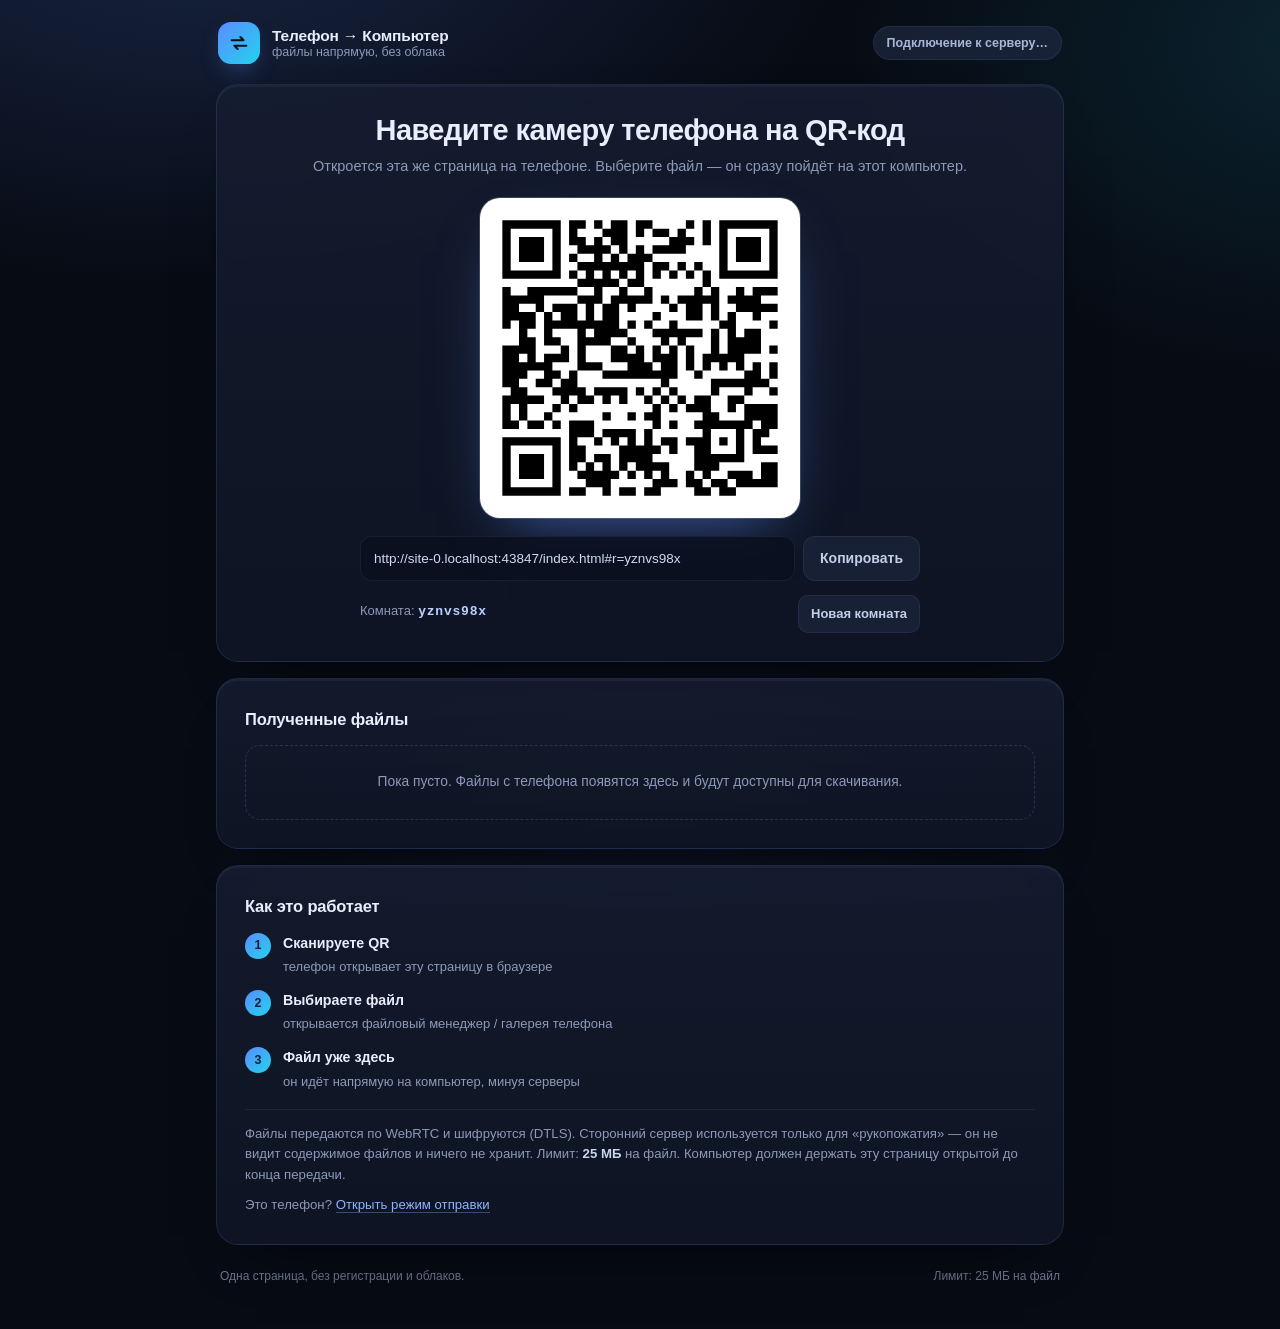
==== index.html @ cd693f97 "Add files via upload" ====
<!doctype html>
<html lang="ru">
<head>
<meta charset="utf-8">
<meta name="viewport" content="width=device-width, initial-scale=1, viewport-fit=cover">
<title>Файлы: телефон → компьютер</title>
<meta name="description" content="Передача файлов с телефона на компьютер напрямую по WebRTC. Открыл QR-код, выбрал файл — файл на компьютере.">
<meta name="theme-color" content="#0a0f1c">
<meta name="color-scheme" content="dark">
<link rel="icon" href="data:image/svg+xml,%3Csvg xmlns='http://www.w3.org/2000/svg' viewBox='0 0 64 64'%3E%3Crect width='64' height='64' rx='16' fill='%235b8cff'/%3E%3Cpath d='M17 26h24l-7-7M47 38H23l7 7' fill='none' stroke='%23081020' stroke-width='5' stroke-linecap='round' stroke-linejoin='round'/%3E%3C/svg%3E">
<style>/* ================================================================
   Телефон → Компьютер · стили
   ================================================================ */

:root {
  --bg: #070b14;
  --bg-2: #0b1120;
  --card: rgba(22, 30, 50, .82);
  --card-2: rgba(15, 21, 36, .9);
  --line: rgba(120, 150, 255, .15);
  --line-soft: rgba(140, 165, 220, .1);
  --text: #e9eefc;
  --muted: #8d99b8;
  --accent: #5b8cff;
  --accent-2: #22d3ee;
  --ok: #3ddc97;
  --warn: #ffb454;
  --err: #ff6b81;
  --radius: 22px;
  --shadow: 0 30px 60px -40px #000, 0 2px 0 rgba(255, 255, 255, .04) inset;
}

* { box-sizing: border-box; }

[hidden] { display: none !important; }

html { -webkit-text-size-adjust: 100%; }

body {
  margin: 0;
  min-height: 100dvh;
  color: var(--text);
  background:
    radial-gradient(1100px 620px at 15% -10%, rgba(91, 140, 255, .20), transparent 60%),
    radial-gradient(900px 600px at 105% 5%, rgba(34, 211, 238, .12), transparent 55%),
    radial-gradient(800px 700px at 50% 115%, rgba(91, 140, 255, .10), transparent 60%),
    var(--bg);
  background-attachment: fixed;
  font: 16px/1.5 -apple-system, BlinkMacSystemFont, "Segoe UI", Roboto, "Helvetica Neue", Arial, "Noto Sans", sans-serif;
  -webkit-font-smoothing: antialiased;
  text-rendering: optimizeLegibility;
  padding: env(safe-area-inset-top) env(safe-area-inset-right) env(safe-area-inset-bottom) env(safe-area-inset-left);
}

.app {
  max-width: 900px;
  margin: 0 auto;
  padding: 18px clamp(12px, 3.4vw, 26px) 44px;
}

/* ------------------------------- topbar ------------------------------- */
.topbar {
  display: flex;
  align-items: center;
  justify-content: space-between;
  gap: 12px;
  padding: 4px 2px 20px;
}

.brand { display: flex; align-items: center; gap: 12px; min-width: 0; }

.logo {
  width: 42px; height: 42px; flex: 0 0 auto;
  border-radius: 13px;
  display: grid; place-items: center;
  color: #05101f;
  background: linear-gradient(135deg, var(--accent), var(--accent-2));
  box-shadow: 0 10px 26px -12px rgba(91, 140, 255, .9);
}

.brand-text { display: flex; flex-direction: column; min-width: 0; line-height: 1.25; }
.brand-text strong { font-size: 15.5px; letter-spacing: -.01em; }
.brand-text span { font-size: 12.5px; color: var(--muted); }

.chip {
  flex: 0 0 auto;
  font-size: 12.5px; font-weight: 600;
  padding: 7px 13px;
  border-radius: 999px;
  border: 1px solid var(--line-soft);
  background: rgba(30, 40, 64, .7);
  color: var(--muted);
  white-space: nowrap;
  transition: color .2s, background .2s, border-color .2s;
  max-width: 46vw;
  overflow: hidden; text-overflow: ellipsis;
}
.chip[data-state="wait"] { color: #a9b6d6; }
.chip[data-state="ok"] { color: #7ff0b8; background: rgba(61, 220, 151, .12); border-color: rgba(61, 220, 151, .35); }
.chip[data-state="err"] { color: #ffa3b0; background: rgba(255, 107, 129, .12); border-color: rgba(255, 107, 129, .35); }

/* -------------------------------- cards ------------------------------- */
.view { display: flex; flex-direction: column; gap: 16px; }
.view[hidden] { display: none; }

.card {
  position: relative;
  background: linear-gradient(180deg, var(--card), var(--card-2));
  border: 1px solid var(--line);
  border-radius: var(--radius);
  padding: clamp(17px, 3.2vw, 28px);
  box-shadow: var(--shadow);
  backdrop-filter: blur(6px);
}

h1 {
  margin: 0 0 8px;
  font-size: clamp(21px, 3.6vw, 29px);
  line-height: 1.22;
  letter-spacing: -.02em;
  font-weight: 750;
}

h2 { margin: 0; font-size: 16.5px; letter-spacing: -.01em; }

.muted { margin: 0 0 6px; color: var(--muted); font-size: 14.5px; }
.small { font-size: 13px; }

.note {
  margin: 16px 0 0;
  padding-top: 14px;
  border-top: 1px solid var(--line-soft);
  color: var(--muted);
  font-size: 13.2px;
  line-height: 1.55;
}
.note + .note { margin-top: 10px; padding-top: 0; border-top: 0; }
.note b { color: #c9d5f2; }
.note a, a { color: #8fb4ff; text-decoration: none; border-bottom: 1px solid rgba(143, 180, 255, .35); }
.note a:hover, a:hover { color: #b9d0ff; }

/* --------------------------------- qr -------------------------------- */
.card-qr { text-align: center; }
.card-qr h1, .card-qr .muted { text-align: center; }

.qr-wrap { display: grid; place-items: center; margin: 20px 0 18px; }

.qr {
  width: min(320px, 74vw);
  padding: 14px;
  background: #fff;
  border-radius: 20px;
  box-shadow: 0 24px 60px -30px rgba(91, 140, 255, .75), 0 0 0 1px rgba(255, 255, 255, .18);
  transition: width .35s cubic-bezier(.2, .8, .2, 1);
}
.qr svg { display: block; width: 100%; height: auto; }
.qr:empty { min-height: 220px; opacity: .5; }

body.is-connected .qr { width: min(176px, 40vw); }
body.is-connected .qr-wrap { margin: 12px 0 14px; }

.banner {
  display: flex; align-items: center; justify-content: center; gap: 9px;
  margin: 0 auto 16px;
  padding: 10px 16px;
  max-width: 460px;
  border-radius: 14px;
  font-size: 14px;
  background: rgba(61, 220, 151, .1);
  border: 1px solid rgba(61, 220, 151, .3);
  color: #9cf3c9;
}
.banner .dot {
  width: 8px; height: 8px; border-radius: 50%;
  background: var(--ok);
  box-shadow: 0 0 0 4px rgba(61, 220, 151, .18);
  animation: pulse 2s ease-in-out infinite;
}
@keyframes pulse { 50% { box-shadow: 0 0 0 8px rgba(61, 220, 151, 0); } }

.linkrow { display: flex; gap: 8px; max-width: 560px; margin: 0 auto; }

.linkrow input {
  flex: 1 1 auto; min-width: 0;
  font: inherit; font-size: 13.5px;
  color: #cfdaf5;
  background: rgba(10, 16, 30, .8);
  border: 1px solid var(--line-soft);
  border-radius: 12px;
  padding: 11px 13px;
  text-overflow: ellipsis;
}
.linkrow input:focus { outline: 2px solid rgba(91, 140, 255, .55); outline-offset: 1px; }

.roomrow {
  display: flex; align-items: center; justify-content: space-between; gap: 10px;
  max-width: 560px;
  margin: 14px auto 0;
}
.mono {
  font-family: ui-monospace, SFMono-Regular, "SF Mono", Menlo, Consolas, monospace;
  letter-spacing: .06em;
}
#room-code { color: #bcd0ff; }

/* ------------------------------- buttons ------------------------------ */
.btn {
  font: inherit; font-size: 14px; font-weight: 600;
  padding: 11px 16px;
  border-radius: 12px;
  border: 1px solid transparent;
  color: #05101f;
  background: linear-gradient(135deg, var(--accent), var(--accent-2));
  cursor: pointer;
  white-space: nowrap;
  transition: transform .12s, filter .18s, background .18s, border-color .18s;
}
.btn:hover { filter: brightness(1.07); }
.btn:active { transform: translateY(1px); }
.btn:disabled { opacity: .45; cursor: default; filter: none; }
.btn.ghost {
  background: rgba(30, 40, 64, .66);
  color: #c3cfea;
  border-color: var(--line-soft);
}
.btn.ghost:hover { background: rgba(42, 56, 88, .8); border-color: rgba(120, 150, 255, .32); }
.btn.small { font-size: 13px; padding: 8px 12px; border-radius: 10px; }

/* ------------------------------ file list ----------------------------- */
.head-row {
  display: flex; align-items: center; justify-content: space-between; gap: 12px;
  margin-bottom: 14px;
}

.files { list-style: none; margin: 0; padding: 0; display: flex; flex-direction: column; gap: 10px; }
.files:empty { display: none; }

.file {
  display: flex; align-items: center; gap: 12px;
  padding: 12px 14px;
  background: rgba(11, 17, 30, .72);
  border: 1px solid var(--line-soft);
  border-radius: 15px;
  animation: rise .28s cubic-bezier(.2, .8, .2, 1);
}
@keyframes rise { from { opacity: 0; transform: translateY(6px); } }

.ficon {
  width: 38px; height: 38px; flex: 0 0 auto;
  display: grid; place-items: center;
  color: #93b6ff;
  border-radius: 11px;
  background: rgba(91, 140, 255, .12);
  border: 1px solid rgba(91, 140, 255, .18);
}
.ficon svg { width: 19px; height: 19px; }

.file-main { flex: 1 1 auto; min-width: 0; }

.fname {
  font-size: 14.2px; font-weight: 600;
  white-space: nowrap; overflow: hidden; text-overflow: ellipsis;
}

.fmeta {
  display: flex; align-items: center; gap: 8px;
  margin-top: 2px;
  font-size: 12.4px; color: var(--muted);
}
.fstate::before { content: "·"; margin-right: 8px; opacity: .6; }

.bar {
  height: 5px; margin-top: 9px;
  border-radius: 99px;
  background: rgba(120, 150, 255, .14);
  overflow: hidden;
}
.bar > i {
  display: block; height: 100%; width: 0;
  border-radius: 99px;
  background: linear-gradient(90deg, var(--accent), var(--accent-2));
  transition: width .18s linear;
}
.file.is-done .bar > i { background: linear-gradient(90deg, #2fbf83, var(--ok)); }
.file.is-error .bar > i { background: linear-gradient(90deg, #ff6b81, #ff9f6b); }
.file.is-error .fstate { color: #ff9fae; }
.file.is-done .fstate { color: #86e8bb; }

.fact { flex: 0 0 auto; display: flex; align-items: center; gap: 6px; }
.fact .btn { padding: 8px 12px; font-size: 12.8px; border-radius: 10px; }

.empty {
  margin: 0;
  padding: 26px 18px;
  text-align: center;
  color: var(--muted);
  font-size: 13.8px;
  border: 1px dashed rgba(120, 150, 255, .22);
  border-radius: 15px;
}

/* -------------------------------- steps ------------------------------- */
.how h2 { margin-bottom: 14px; }
.steps { list-style: none; margin: 0; padding: 0; display: flex; flex-direction: column; gap: 12px; }
.steps li { display: flex; gap: 12px; align-items: flex-start; }
.steps li > span {
  flex: 0 0 auto;
  width: 26px; height: 26px; border-radius: 50%;
  display: grid; place-items: center;
  font-size: 12.5px; font-weight: 700;
  color: #06213a;
  background: linear-gradient(135deg, var(--accent), var(--accent-2));
}
.steps b { display: block; font-size: 14.2px; font-weight: 650; }
.steps small { color: var(--muted); font-size: 13px; }

.warn {
  margin: 16px auto 0;
  max-width: 560px;
  padding: 12px 14px;
  border-radius: 12px;
  font-size: 13px;
  text-align: left;
  color: #ffd9a1;
  background: rgba(255, 180, 84, .1);
  border: 1px solid rgba(255, 180, 84, .32);
}

/* --------------------------------- pick ------------------------------- */
.pick {
  position: relative;
  display: flex; align-items: center; gap: 15px;
  margin: 18px 0 0;
  padding: 20px;
  border-radius: 18px;
  border: 1.5px dashed rgba(120, 150, 255, .38);
  background: linear-gradient(135deg, rgba(91, 140, 255, .10), rgba(34, 211, 238, .05));
  cursor: pointer;
  transition: border-color .2s, background .2s, transform .12s;
  -webkit-tap-highlight-color: transparent;
}
.pick:hover, .pick:focus-within { border-color: rgba(120, 170, 255, .8); background: rgba(91, 140, 255, .14); }
.pick.is-over { border-color: rgba(61, 220, 151, .85); background: rgba(61, 220, 151, .12); }
.pick:active { transform: scale(.995); }
.pick.is-disabled { opacity: .5; pointer-events: none; }

.pick input {
  position: absolute; width: 1px; height: 1px;
  opacity: 0; pointer-events: none;
}

.pick-icon {
  width: 50px; height: 50px; flex: 0 0 auto;
  border-radius: 15px;
  display: grid; place-items: center;
  color: #05101f;
  background: linear-gradient(135deg, var(--accent), var(--accent-2));
  box-shadow: 0 12px 26px -14px rgba(91, 140, 255, .9);
}

.pick-text { display: flex; flex-direction: column; gap: 2px; min-width: 0; }
.pick-text b { font-size: 16px; letter-spacing: -.01em; }
.pick-text small { color: var(--muted); font-size: 12.8px; }

/* ------------------------------ code form ----------------------------- */
.code-form { margin-top: 18px; }
.code-form label { display: block; font-size: 13.2px; color: var(--muted); margin-bottom: 8px; }
.code-row { display: flex; gap: 8px; }
.code-row input {
  flex: 1 1 auto; min-width: 0;
  font: inherit; font-size: 15px;
  padding: 12px 14px;
  color: var(--text);
  background: rgba(10, 16, 30, .8);
  border: 1px solid var(--line-soft);
  border-radius: 12px;
}
.code-row input:focus { outline: 2px solid rgba(91, 140, 255, .55); outline-offset: 1px; }

#retry-btn { margin-top: 16px; }

#tx-list-wrap { margin-top: 22px; }

/* -------------------------------- footer ------------------------------ */
.foot {
  display: flex; flex-wrap: wrap; gap: 6px 14px;
  justify-content: space-between;
  margin-top: 22px;
  padding: 0 4px;
  font-size: 12px;
  color: rgba(141, 153, 184, .75);
}

/* ------------------------------ responsive ---------------------------- */
@media (max-width: 520px) {
  .brand-text span { display: none; }
  .brand-text strong { font-size: 14px; }
  .chip { font-size: 11.5px; padding: 6px 10px; max-width: 44vw; }
  .file { padding: 11px 12px; gap: 10px; }
  .ficon { width: 34px; height: 34px; font-size: 16px; }
  .btn { padding: 10px 14px; }
  .linkrow { flex-direction: column; }
  .linkrow .btn { width: 100%; }
}

@media (prefers-reduced-motion: reduce) {
  * { animation-duration: .001ms !important; transition-duration: .001ms !important; }
}
</style>
</head>
<body>
<div class="app">

  <header class="topbar">
    <div class="brand">
      <div class="logo" aria-hidden="true">
        <svg viewBox="0 0 24 24" width="22" height="22" fill="none" stroke="currentColor" stroke-width="2.2" stroke-linecap="round" stroke-linejoin="round">
          <path d="M4 9h13l-3.5-3.5M20 15H7l3.5 3.5"/>
        </svg>
      </div>
      <div class="brand-text">
        <strong>Телефон → Компьютер</strong>
        <span>файлы напрямую, без облака</span>
      </div>
    </div>
    <div id="status" class="chip" data-state="wait" role="status" aria-live="polite">Запуск…</div>
  </header>

  <!-- ============================ HOST ============================ -->
  <main id="view-host" class="view" hidden>

    <section class="card card-qr">
      <h1>Наведите камеру телефона на QR-код</h1>
      <p class="muted">Откроется эта же страница на телефоне. Выберите файл — он сразу пойдёт на этот компьютер.</p>

      <div class="qr-wrap">
        <div id="qrcode" class="qr" aria-label="QR-код со ссылкой для телефона"></div>
      </div>

      <div id="host-banner" class="banner" hidden>
        <span class="dot"></span>
        <span id="host-banner-text">Телефон подключён — выбирайте файлы.</span>
      </div>

      <div class="linkrow">
        <input id="share-url" type="text" readonly spellcheck="false" aria-label="Ссылка для телефона">
        <button id="copy-btn" class="btn ghost" type="button">Копировать</button>
      </div>

      <div class="roomrow">
        <span class="muted small">Комната: <b id="room-code" class="mono">—</b></span>
        <button id="new-room" class="btn ghost small" type="button">Новая комната</button>
      </div>

      <p id="file-warning" class="warn" hidden>
        Страница открыта как файл на диске. Чтобы телефон смог её открыть, загрузите её на хостинг
        (GitHub Pages и т. п.) и откройте по адресу <b>https://…</b>.
      </p>
    </section>

    <section class="card">
      <div class="head-row">
        <h2>Полученные файлы</h2>
        <button id="save-all" class="btn ghost small" type="button" hidden>Скачать все</button>
      </div>
      <ul id="rx-list" class="files"></ul>
      <p id="rx-empty" class="empty">Пока пусто. Файлы с телефона появятся здесь и будут доступны для скачивания.</p>
    </section>

    <section class="card how">
      <h2>Как это работает</h2>
      <ol class="steps">
        <li><span>1</span><div><b>Сканируете QR</b><small>телефон открывает эту страницу в браузере</small></div></li>
        <li><span>2</span><div><b>Выбираете файл</b><small>открывается файловый менеджер / галерея телефона</small></div></li>
        <li><span>3</span><div><b>Файл уже здесь</b><small>он идёт напрямую на компьютер, минуя серверы</small></div></li>
      </ol>
      <p class="note">
        Файлы передаются по WebRTC и шифруются (DTLS). Сторонний сервер используется только для
        «рукопожатия» — он не видит содержимое файлов и ничего не хранит. Лимит: <b id="limit-host">25 МБ</b> на файл.
        Компьютер должен держать эту страницу открытой до конца передачи.
      </p>
      <p class="note small">Это телефон? <a href="#" id="go-send">Открыть режим отправки</a></p>
    </section>
  </main>

  <!-- ============================ SEND ============================ -->
  <main id="view-send" class="view" hidden>
    <section class="card">
      <h1 id="send-title">Подключение к компьютеру…</h1>
      <p id="send-hint" class="muted">Держите страницу с QR-кодом открытой на компьютере.</p>

      <form id="code-form" class="code-form" hidden>
        <label for="code-input">Код комнаты с компьютера</label>
        <div class="code-row">
          <input id="code-input" class="mono" type="text" inputmode="latin" autocomplete="off"
                 autocapitalize="characters" spellcheck="false" placeholder="например, k7m4pq2x" maxlength="16">
          <button class="btn" type="submit">Подключиться</button>
        </div>
      </form>

      <button id="retry-btn" class="btn" type="button" hidden>Повторить подключение</button>

      <label id="picker" class="pick" for="file-input">
        <input id="file-input" type="file" multiple>
        <span class="pick-icon" aria-hidden="true">
          <svg viewBox="0 0 24 24" width="24" height="24" fill="none" stroke="currentColor" stroke-width="2.2" stroke-linecap="round" stroke-linejoin="round">
            <path d="M12 16V4m0 0L7.5 8.5M12 4l4.5 4.5"/><path d="M4 15v3a2 2 0 0 0 2 2h12a2 2 0 0 0 2-2v-3"/>
          </svg>
        </span>
        <span class="pick-text">
          <b>Выбрать файлы</b>
          <small>откроется файловый менеджер · до <span id="limit-send">25 МБ</span> на файл</small>
        </span>
      </label>

      <div id="tx-list-wrap" hidden>
        <div class="head-row">
          <h2>Передача</h2>
          <button id="cancel-btn" class="btn ghost small" type="button" hidden>Отменить</button>
        </div>
        <ul id="tx-list" class="files"></ul>
      </div>

      <p class="note small">
        Файл не загружается ни на какой сервер: он идёт напрямую с телефона на компьютер.
      </p>
      <p class="note small">Это компьютер? <a href="#" id="go-host">Показать QR-код</a></p>
    </section>
  </main>

  <footer class="foot">
    <span>Одна страница, без регистрации и облаков.</span>
    <span id="foot-limit"></span>
  </footer>
</div>

<template id="tpl-file">
  <li class="file">
    <div class="ficon" aria-hidden="true">📄</div>
    <div class="file-main">
      <div class="fname"></div>
      <div class="fmeta"><span class="fsize"></span><span class="fstate"></span></div>
      <div class="bar"><i></i></div>
    </div>
    <div class="fact"></div>
  </li>
</template>

<script>//---------------------------------------------------------------------
//
// QR Code Generator for JavaScript
//
// Copyright (c) 2009 Kazuhiko Arase
//
// URL: http://www.d-project.com/
//
// Licensed under the MIT license:
//  http://www.opensource.org/licenses/mit-license.php
//
// The word 'QR Code' is registered trademark of
// DENSO WAVE INCORPORATED
//  http://www.denso-wave.com/qrcode/faqpatent-e.html
//
//---------------------------------------------------------------------

var qrcode = function() {

  //---------------------------------------------------------------------
  // qrcode
  //---------------------------------------------------------------------

  /**
   * qrcode
   * @param typeNumber 1 to 40
   * @param errorCorrectionLevel 'L','M','Q','H'
   */
  var qrcode = function(typeNumber, errorCorrectionLevel) {

    var PAD0 = 0xEC;
    var PAD1 = 0x11;

    var _typeNumber = typeNumber;
    var _errorCorrectionLevel = QRErrorCorrectionLevel[errorCorrectionLevel];
    var _modules = null;
    var _moduleCount = 0;
    var _dataCache = null;
    var _dataList = [];

    var _this = {};

    var makeImpl = function(test, maskPattern) {

      _moduleCount = _typeNumber * 4 + 17;
      _modules = function(moduleCount) {
        var modules = new Array(moduleCount);
        for (var row = 0; row < moduleCount; row += 1) {
          modules[row] = new Array(moduleCount);
          for (var col = 0; col < moduleCount; col += 1) {
            modules[row][col] = null;
          }
        }
        return modules;
      }(_moduleCount);

      setupPositionProbePattern(0, 0);
      setupPositionProbePattern(_moduleCount - 7, 0);
      setupPositionProbePattern(0, _moduleCount - 7);
      setupPositionAdjustPattern();
      setupTimingPattern();
      setupTypeInfo(test, maskPattern);

      if (_typeNumber >= 7) {
        setupTypeNumber(test);
      }

      if (_dataCache == null) {
        _dataCache = createData(_typeNumber, _errorCorrectionLevel, _dataList);
      }

      mapData(_dataCache, maskPattern);
    };

    var setupPositionProbePattern = function(row, col) {

      for (var r = -1; r <= 7; r += 1) {

        if (row + r <= -1 || _moduleCount <= row + r) continue;

        for (var c = -1; c <= 7; c += 1) {

          if (col + c <= -1 || _moduleCount <= col + c) continue;

          if ( (0 <= r && r <= 6 && (c == 0 || c == 6) )
              || (0 <= c && c <= 6 && (r == 0 || r == 6) )
              || (2 <= r && r <= 4 && 2 <= c && c <= 4) ) {
            _modules[row + r][col + c] = true;
          } else {
            _modules[row + r][col + c] = false;
          }
        }
      }
    };

    var getBestMaskPattern = function() {

      var minLostPoint = 0;
      var pattern = 0;

      for (var i = 0; i < 8; i += 1) {

        makeImpl(true, i);

        var lostPoint = QRUtil.getLostPoint(_this);

        if (i == 0 || minLostPoint > lostPoint) {
          minLostPoint = lostPoint;
          pattern = i;
        }
      }

      return pattern;
    };

    var setupTimingPattern = function() {

      for (var r = 8; r < _moduleCount - 8; r += 1) {
        if (_modules[r][6] != null) {
          continue;
        }
        _modules[r][6] = (r % 2 == 0);
      }

      for (var c = 8; c < _moduleCount - 8; c += 1) {
        if (_modules[6][c] != null) {
          continue;
        }
        _modules[6][c] = (c % 2 == 0);
      }
    };

    var setupPositionAdjustPattern = function() {

      var pos = QRUtil.getPatternPosition(_typeNumber);

      for (var i = 0; i < pos.length; i += 1) {

        for (var j = 0; j < pos.length; j += 1) {

          var row = pos[i];
          var col = pos[j];

          if (_modules[row][col] != null) {
            continue;
          }

          for (var r = -2; r <= 2; r += 1) {

            for (var c = -2; c <= 2; c += 1) {

              if (r == -2 || r == 2 || c == -2 || c == 2
                  || (r == 0 && c == 0) ) {
                _modules[row + r][col + c] = true;
              } else {
                _modules[row + r][col + c] = false;
              }
            }
          }
        }
      }
    };

    var setupTypeNumber = function(test) {

      var bits = QRUtil.getBCHTypeNumber(_typeNumber);

      for (var i = 0; i < 18; i += 1) {
        var mod = (!test && ( (bits >> i) & 1) == 1);
        _modules[Math.floor(i / 3)][i % 3 + _moduleCount - 8 - 3] = mod;
      }

      for (var i = 0; i < 18; i += 1) {
        var mod = (!test && ( (bits >> i) & 1) == 1);
        _modules[i % 3 + _moduleCount - 8 - 3][Math.floor(i / 3)] = mod;
      }
    };

    var setupTypeInfo = function(test, maskPattern) {

      var data = (_errorCorrectionLevel << 3) | maskPattern;
      var bits = QRUtil.getBCHTypeInfo(data);

      // vertical
      for (var i = 0; i < 15; i += 1) {

        var mod = (!test && ( (bits >> i) & 1) == 1);

        if (i < 6) {
          _modules[i][8] = mod;
        } else if (i < 8) {
          _modules[i + 1][8] = mod;
        } else {
          _modules[_moduleCount - 15 + i][8] = mod;
        }
      }

      // horizontal
      for (var i = 0; i < 15; i += 1) {

        var mod = (!test && ( (bits >> i) & 1) == 1);

        if (i < 8) {
          _modules[8][_moduleCount - i - 1] = mod;
        } else if (i < 9) {
          _modules[8][15 - i - 1 + 1] = mod;
        } else {
          _modules[8][15 - i - 1] = mod;
        }
      }

      // fixed module
      _modules[_moduleCount - 8][8] = (!test);
    };

    var mapData = function(data, maskPattern) {

      var inc = -1;
      var row = _moduleCount - 1;
      var bitIndex = 7;
      var byteIndex = 0;
      var maskFunc = QRUtil.getMaskFunction(maskPattern);

      for (var col = _moduleCount - 1; col > 0; col -= 2) {

        if (col == 6) col -= 1;

        while (true) {

          for (var c = 0; c < 2; c += 1) {

            if (_modules[row][col - c] == null) {

              var dark = false;

              if (byteIndex < data.length) {
                dark = ( ( (data[byteIndex] >>> bitIndex) & 1) == 1);
              }

              var mask = maskFunc(row, col - c);

              if (mask) {
                dark = !dark;
              }

              _modules[row][col - c] = dark;
              bitIndex -= 1;

              if (bitIndex == -1) {
                byteIndex += 1;
                bitIndex = 7;
              }
            }
          }

          row += inc;

          if (row < 0 || _moduleCount <= row) {
            row -= inc;
            inc = -inc;
            break;
          }
        }
      }
    };

    var createBytes = function(buffer, rsBlocks) {

      var offset = 0;

      var maxDcCount = 0;
      var maxEcCount = 0;

      var dcdata = new Array(rsBlocks.length);
      var ecdata = new Array(rsBlocks.length);

      for (var r = 0; r < rsBlocks.length; r += 1) {

        var dcCount = rsBlocks[r].dataCount;
        var ecCount = rsBlocks[r].totalCount - dcCount;

        maxDcCount = Math.max(maxDcCount, dcCount);
        maxEcCount = Math.max(maxEcCount, ecCount);

        dcdata[r] = new Array(dcCount);

        for (var i = 0; i < dcdata[r].length; i += 1) {
          dcdata[r][i] = 0xff & buffer.getBuffer()[i + offset];
        }
        offset += dcCount;

        var rsPoly = QRUtil.getErrorCorrectPolynomial(ecCount);
        var rawPoly = qrPolynomial(dcdata[r], rsPoly.getLength() - 1);

        var modPoly = rawPoly.mod(rsPoly);
        ecdata[r] = new Array(rsPoly.getLength() - 1);
        for (var i = 0; i < ecdata[r].length; i += 1) {
          var modIndex = i + modPoly.getLength() - ecdata[r].length;
          ecdata[r][i] = (modIndex >= 0)? modPoly.getAt(modIndex) : 0;
        }
      }

      var totalCodeCount = 0;
      for (var i = 0; i < rsBlocks.length; i += 1) {
        totalCodeCount += rsBlocks[i].totalCount;
      }

      var data = new Array(totalCodeCount);
      var index = 0;

      for (var i = 0; i < maxDcCount; i += 1) {
        for (var r = 0; r < rsBlocks.length; r += 1) {
          if (i < dcdata[r].length) {
            data[index] = dcdata[r][i];
            index += 1;
          }
        }
      }

      for (var i = 0; i < maxEcCount; i += 1) {
        for (var r = 0; r < rsBlocks.length; r += 1) {
          if (i < ecdata[r].length) {
            data[index] = ecdata[r][i];
            index += 1;
          }
        }
      }

      return data;
    };

    var createData = function(typeNumber, errorCorrectionLevel, dataList) {

      var rsBlocks = QRRSBlock.getRSBlocks(typeNumber, errorCorrectionLevel);

      var buffer = qrBitBuffer();

      for (var i = 0; i < dataList.length; i += 1) {
        var data = dataList[i];
        buffer.put(data.getMode(), 4);
        buffer.put(data.getLength(), QRUtil.getLengthInBits(data.getMode(), typeNumber) );
        data.write(buffer);
      }

      // calc num max data.
      var totalDataCount = 0;
      for (var i = 0; i < rsBlocks.length; i += 1) {
        totalDataCount += rsBlocks[i].dataCount;
      }

      if (buffer.getLengthInBits() > totalDataCount * 8) {
        throw 'code length overflow. ('
          + buffer.getLengthInBits()
          + '>'
          + totalDataCount * 8
          + ')';
      }

      // end code
      if (buffer.getLengthInBits() + 4 <= totalDataCount * 8) {
        buffer.put(0, 4);
      }

      // padding
      while (buffer.getLengthInBits() % 8 != 0) {
        buffer.putBit(false);
      }

      // padding
      while (true) {

        if (buffer.getLengthInBits() >= totalDataCount * 8) {
          break;
        }
        buffer.put(PAD0, 8);

        if (buffer.getLengthInBits() >= totalDataCount * 8) {
          break;
        }
        buffer.put(PAD1, 8);
      }

      return createBytes(buffer, rsBlocks);
    };

    _this.addData = function(data, mode) {

      mode = mode || 'Byte';

      var newData = null;

      switch(mode) {
      case 'Numeric' :
        newData = qrNumber(data);
        break;
      case 'Alphanumeric' :
        newData = qrAlphaNum(data);
        break;
      case 'Byte' :
        newData = qr8BitByte(data);
        break;
      case 'Kanji' :
        newData = qrKanji(data);
        break;
      default :
        throw 'mode:' + mode;
      }

      _dataList.push(newData);
      _dataCache = null;
    };

    _this.isDark = function(row, col) {
      if (row < 0 || _moduleCount <= row || col < 0 || _moduleCount <= col) {
        throw row + ',' + col;
      }
      return _modules[row][col];
    };

    _this.getModuleCount = function() {
      return _moduleCount;
    };

    _this.make = function() {
      if (_typeNumber < 1) {
        var typeNumber = 1;

        for (; typeNumber < 40; typeNumber++) {
          var rsBlocks = QRRSBlock.getRSBlocks(typeNumber, _errorCorrectionLevel);
          var buffer = qrBitBuffer();

          for (var i = 0; i < _dataList.length; i++) {
            var data = _dataList[i];
            buffer.put(data.getMode(), 4);
            buffer.put(data.getLength(), QRUtil.getLengthInBits(data.getMode(), typeNumber) );
            data.write(buffer);
          }

          var totalDataCount = 0;
          for (var i = 0; i < rsBlocks.length; i++) {
            totalDataCount += rsBlocks[i].dataCount;
          }

          if (buffer.getLengthInBits() <= totalDataCount * 8) {
            break;
          }
        }

        _typeNumber = typeNumber;
      }

      makeImpl(false, getBestMaskPattern() );
    };

    _this.createTableTag = function(cellSize, margin) {

      cellSize = cellSize || 2;
      margin = (typeof margin == 'undefined')? cellSize * 4 : margin;

      var qrHtml = '';

      qrHtml += '<table style="';
      qrHtml += ' border-width: 0px; border-style: none;';
      qrHtml += ' border-collapse: collapse;';
      qrHtml += ' padding: 0px; margin: ' + margin + 'px;';
      qrHtml += '">';
      qrHtml += '<tbody>';

      for (var r = 0; r < _this.getModuleCount(); r += 1) {

        qrHtml += '<tr>';

        for (var c = 0; c < _this.getModuleCount(); c += 1) {
          qrHtml += '<td style="';
          qrHtml += ' border-width: 0px; border-style: none;';
          qrHtml += ' border-collapse: collapse;';
          qrHtml += ' padding: 0px; margin: 0px;';
          qrHtml += ' width: ' + cellSize + 'px;';
          qrHtml += ' height: ' + cellSize + 'px;';
          qrHtml += ' background-color: ';
          qrHtml += _this.isDark(r, c)? '#000000' : '#ffffff';
          qrHtml += ';';
          qrHtml += '"/>';
        }

        qrHtml += '</tr>';
      }

      qrHtml += '</tbody>';
      qrHtml += '</table>';

      return qrHtml;
    };

    _this.createSvgTag = function(cellSize, margin, alt, title) {

      var opts = {};
      if (typeof arguments[0] == 'object') {
        // Called by options.
        opts = arguments[0];
        // overwrite cellSize and margin.
        cellSize = opts.cellSize;
        margin = opts.margin;
        alt = opts.alt;
        title = opts.title;
      }

      cellSize = cellSize || 2;
      margin = (typeof margin == 'undefined')? cellSize * 4 : margin;

      // Compose alt property surrogate
      alt = (typeof alt === 'string') ? {text: alt} : alt || {};
      alt.text = alt.text || null;
      alt.id = (alt.text) ? alt.id || 'qrcode-description' : null;

      // Compose title property surrogate
      title = (typeof title === 'string') ? {text: title} : title || {};
      title.text = title.text || null;
      title.id = (title.text) ? title.id || 'qrcode-title' : null;

      var size = _this.getModuleCount() * cellSize + margin * 2;
      var c, mc, r, mr, qrSvg='', rect;

      rect = 'l' + cellSize + ',0 0,' + cellSize +
        ' -' + cellSize + ',0 0,-' + cellSize + 'z ';

      qrSvg += '<svg version="1.1" xmlns="http://www.w3.org/2000/svg"';
      qrSvg += !opts.scalable ? ' width="' + size + 'px" height="' + size + 'px"' : '';
      qrSvg += ' viewBox="0 0 ' + size + ' ' + size + '" ';
      qrSvg += ' preserveAspectRatio="xMinYMin meet"';
      qrSvg += (title.text || alt.text) ? ' role="img" aria-labelledby="' +
          escapeXml([title.id, alt.id].join(' ').trim() ) + '"' : '';
      qrSvg += '>';
      qrSvg += (title.text) ? '<title id="' + escapeXml(title.id) + '">' +
          escapeXml(title.text) + '</title>' : '';
      qrSvg += (alt.text) ? '<description id="' + escapeXml(alt.id) + '">' +
          escapeXml(alt.text) + '</description>' : '';
      qrSvg += '<rect width="100%" height="100%" fill="white" cx="0" cy="0"/>';
      qrSvg += '<path d="';

      for (r = 0; r < _this.getModuleCount(); r += 1) {
        mr = r * cellSize + margin;
        for (c = 0; c < _this.getModuleCount(); c += 1) {
          if (_this.isDark(r, c) ) {
            mc = c*cellSize+margin;
            qrSvg += 'M' + mc + ',' + mr + rect;
          }
        }
      }

      qrSvg += '" stroke="transparent" fill="black"/>';
      qrSvg += '</svg>';

      return qrSvg;
    };

    _this.createDataURL = function(cellSize, margin) {

      cellSize = cellSize || 2;
      margin = (typeof margin == 'undefined')? cellSize * 4 : margin;

      var size = _this.getModuleCount() * cellSize + margin * 2;
      var min = margin;
      var max = size - margin;

      return createDataURL(size, size, function(x, y) {
        if (min <= x && x < max && min <= y && y < max) {
          var c = Math.floor( (x - min) / cellSize);
          var r = Math.floor( (y - min) / cellSize);
          return _this.isDark(r, c)? 0 : 1;
        } else {
          return 1;
        }
      } );
    };

    _this.createImgTag = function(cellSize, margin, alt) {

      cellSize = cellSize || 2;
      margin = (typeof margin == 'undefined')? cellSize * 4 : margin;

      var size = _this.getModuleCount() * cellSize + margin * 2;

      var img = '';
      img += '<img';
      img += '\u0020src="';
      img += _this.createDataURL(cellSize, margin);
      img += '"';
      img += '\u0020width="';
      img += size;
      img += '"';
      img += '\u0020height="';
      img += size;
      img += '"';
      if (alt) {
        img += '\u0020alt="';
        img += escapeXml(alt);
        img += '"';
      }
      img += '/>';

      return img;
    };

    var escapeXml = function(s) {
      var escaped = '';
      for (var i = 0; i < s.length; i += 1) {
        var c = s.charAt(i);
        switch(c) {
        case '<': escaped += '&lt;'; break;
        case '>': escaped += '&gt;'; break;
        case '&': escaped += '&amp;'; break;
        case '"': escaped += '&quot;'; break;
        default : escaped += c; break;
        }
      }
      return escaped;
    };

    var _createHalfASCII = function(margin) {
      var cellSize = 1;
      margin = (typeof margin == 'undefined')? cellSize * 2 : margin;

      var size = _this.getModuleCount() * cellSize + margin * 2;
      var min = margin;
      var max = size - margin;

      var y, x, r1, r2, p;

      var blocks = {
        '██': '█',
        '█ ': '▀',
        ' █': '▄',
        '  ': ' '
      };

      var blocksLastLineNoMargin = {
        '██': '▀',
        '█ ': '▀',
        ' █': ' ',
        '  ': ' '
      };

      var ascii = '';
      for (y = 0; y < size; y += 2) {
        r1 = Math.floor((y - min) / cellSize);
        r2 = Math.floor((y + 1 - min) / cellSize);
        for (x = 0; x < size; x += 1) {
          p = '█';

          if (min <= x && x < max && min <= y && y < max && _this.isDark(r1, Math.floor((x - min) / cellSize))) {
            p = ' ';
          }

          if (min <= x && x < max && min <= y+1 && y+1 < max && _this.isDark(r2, Math.floor((x - min) / cellSize))) {
            p += ' ';
          }
          else {
            p += '█';
          }

          // Output 2 characters per pixel, to create full square. 1 character per pixels gives only half width of square.
          ascii += (margin < 1 && y+1 >= max) ? blocksLastLineNoMargin[p] : blocks[p];
        }

        ascii += '\n';
      }

      if (size % 2 && margin > 0) {
        return ascii.substring(0, ascii.length - size - 1) + Array(size+1).join('▀');
      }

      return ascii.substring(0, ascii.length-1);
    };

    _this.createASCII = function(cellSize, margin) {
      cellSize = cellSize || 1;

      if (cellSize < 2) {
        return _createHalfASCII(margin);
      }

      cellSize -= 1;
      margin = (typeof margin == 'undefined')? cellSize * 2 : margin;

      var size = _this.getModuleCount() * cellSize + margin * 2;
      var min = margin;
      var max = size - margin;

      var y, x, r, p;

      var white = Array(cellSize+1).join('██');
      var black = Array(cellSize+1).join('  ');

      var ascii = '';
      var line = '';
      for (y = 0; y < size; y += 1) {
        r = Math.floor( (y - min) / cellSize);
        line = '';
        for (x = 0; x < size; x += 1) {
          p = 1;

          if (min <= x && x < max && min <= y && y < max && _this.isDark(r, Math.floor((x - min) / cellSize))) {
            p = 0;
          }

          // Output 2 characters per pixel, to create full square. 1 character per pixels gives only half width of square.
          line += p ? white : black;
        }

        for (r = 0; r < cellSize; r += 1) {
          ascii += line + '\n';
        }
      }

      return ascii.substring(0, ascii.length-1);
    };

    _this.renderTo2dContext = function(context, cellSize) {
      cellSize = cellSize || 2;
      var length = _this.getModuleCount();
      for (var row = 0; row < length; row++) {
        for (var col = 0; col < length; col++) {
          context.fillStyle = _this.isDark(row, col) ? 'black' : 'white';
          context.fillRect(row * cellSize, col * cellSize, cellSize, cellSize);
        }
      }
    }

    return _this;
  };

  //---------------------------------------------------------------------
  // qrcode.stringToBytes
  //---------------------------------------------------------------------

  qrcode.stringToBytesFuncs = {
    'default' : function(s) {
      var bytes = [];
      for (var i = 0; i < s.length; i += 1) {
        var c = s.charCodeAt(i);
        bytes.push(c & 0xff);
      }
      return bytes;
    }
  };

  qrcode.stringToBytes = qrcode.stringToBytesFuncs['default'];

  //---------------------------------------------------------------------
  // qrcode.createStringToBytes
  //---------------------------------------------------------------------

  /**
   * @param unicodeData base64 string of byte array.
   * [16bit Unicode],[16bit Bytes], ...
   * @param numChars
   */
  qrcode.createStringToBytes = function(unicodeData, numChars) {

    // create conversion map.

    var unicodeMap = function() {

      var bin = base64DecodeInputStream(unicodeData);
      var read = function() {
        var b = bin.read();
        if (b == -1) throw 'eof';
        return b;
      };

      var count = 0;
      var unicodeMap = {};
      while (true) {
        var b0 = bin.read();
        if (b0 == -1) break;
        var b1 = read();
        var b2 = read();
        var b3 = read();
        var k = String.fromCharCode( (b0 << 8) | b1);
        var v = (b2 << 8) | b3;
        unicodeMap[k] = v;
        count += 1;
      }
      if (count != numChars) {
        throw count + ' != ' + numChars;
      }

      return unicodeMap;
    }();

    var unknownChar = '?'.charCodeAt(0);

    return function(s) {
      var bytes = [];
      for (var i = 0; i < s.length; i += 1) {
        var c = s.charCodeAt(i);
        if (c < 128) {
          bytes.push(c);
        } else {
          var b = unicodeMap[s.charAt(i)];
          if (typeof b == 'number') {
            if ( (b & 0xff) == b) {
              // 1byte
              bytes.push(b);
            } else {
              // 2bytes
              bytes.push(b >>> 8);
              bytes.push(b & 0xff);
            }
          } else {
            bytes.push(unknownChar);
          }
        }
      }
      return bytes;
    };
  };

  //---------------------------------------------------------------------
  // QRMode
  //---------------------------------------------------------------------

  var QRMode = {
    MODE_NUMBER :    1 << 0,
    MODE_ALPHA_NUM : 1 << 1,
    MODE_8BIT_BYTE : 1 << 2,
    MODE_KANJI :     1 << 3
  };

  //---------------------------------------------------------------------
  // QRErrorCorrectionLevel
  //---------------------------------------------------------------------

  var QRErrorCorrectionLevel = {
    L : 1,
    M : 0,
    Q : 3,
    H : 2
  };

  //---------------------------------------------------------------------
  // QRMaskPattern
  //---------------------------------------------------------------------

  var QRMaskPattern = {
    PATTERN000 : 0,
    PATTERN001 : 1,
    PATTERN010 : 2,
    PATTERN011 : 3,
    PATTERN100 : 4,
    PATTERN101 : 5,
    PATTERN110 : 6,
    PATTERN111 : 7
  };

  //---------------------------------------------------------------------
  // QRUtil
  //---------------------------------------------------------------------

  var QRUtil = function() {

    var PATTERN_POSITION_TABLE = [
      [],
      [6, 18],
      [6, 22],
      [6, 26],
      [6, 30],
      [6, 34],
      [6, 22, 38],
      [6, 24, 42],
      [6, 26, 46],
      [6, 28, 50],
      [6, 30, 54],
      [6, 32, 58],
      [6, 34, 62],
      [6, 26, 46, 66],
      [6, 26, 48, 70],
      [6, 26, 50, 74],
      [6, 30, 54, 78],
      [6, 30, 56, 82],
      [6, 30, 58, 86],
      [6, 34, 62, 90],
      [6, 28, 50, 72, 94],
      [6, 26, 50, 74, 98],
      [6, 30, 54, 78, 102],
      [6, 28, 54, 80, 106],
      [6, 32, 58, 84, 110],
      [6, 30, 58, 86, 114],
      [6, 34, 62, 90, 118],
      [6, 26, 50, 74, 98, 122],
      [6, 30, 54, 78, 102, 126],
      [6, 26, 52, 78, 104, 130],
      [6, 30, 56, 82, 108, 134],
      [6, 34, 60, 86, 112, 138],
      [6, 30, 58, 86, 114, 142],
      [6, 34, 62, 90, 118, 146],
      [6, 30, 54, 78, 102, 126, 150],
      [6, 24, 50, 76, 102, 128, 154],
      [6, 28, 54, 80, 106, 132, 158],
      [6, 32, 58, 84, 110, 136, 162],
      [6, 26, 54, 82, 110, 138, 166],
      [6, 30, 58, 86, 114, 142, 170]
    ];
    var G15 = (1 << 10) | (1 << 8) | (1 << 5) | (1 << 4) | (1 << 2) | (1 << 1) | (1 << 0);
    var G18 = (1 << 12) | (1 << 11) | (1 << 10) | (1 << 9) | (1 << 8) | (1 << 5) | (1 << 2) | (1 << 0);
    var G15_MASK = (1 << 14) | (1 << 12) | (1 << 10) | (1 << 4) | (1 << 1);

    var _this = {};

    var getBCHDigit = function(data) {
      var digit = 0;
      while (data != 0) {
        digit += 1;
        data >>>= 1;
      }
      return digit;
    };

    _this.getBCHTypeInfo = function(data) {
      var d = data << 10;
      while (getBCHDigit(d) - getBCHDigit(G15) >= 0) {
        d ^= (G15 << (getBCHDigit(d) - getBCHDigit(G15) ) );
      }
      return ( (data << 10) | d) ^ G15_MASK;
    };

    _this.getBCHTypeNumber = function(data) {
      var d = data << 12;
      while (getBCHDigit(d) - getBCHDigit(G18) >= 0) {
        d ^= (G18 << (getBCHDigit(d) - getBCHDigit(G18) ) );
      }
      return (data << 12) | d;
    };

    _this.getPatternPosition = function(typeNumber) {
      return PATTERN_POSITION_TABLE[typeNumber - 1];
    };

    _this.getMaskFunction = function(maskPattern) {

      switch (maskPattern) {

      case QRMaskPattern.PATTERN000 :
        return function(i, j) { return (i + j) % 2 == 0; };
      case QRMaskPattern.PATTERN001 :
        return function(i, j) { return i % 2 == 0; };
      case QRMaskPattern.PATTERN010 :
        return function(i, j) { return j % 3 == 0; };
      case QRMaskPattern.PATTERN011 :
        return function(i, j) { return (i + j) % 3 == 0; };
      case QRMaskPattern.PATTERN100 :
        return function(i, j) { return (Math.floor(i / 2) + Math.floor(j / 3) ) % 2 == 0; };
      case QRMaskPattern.PATTERN101 :
        return function(i, j) { return (i * j) % 2 + (i * j) % 3 == 0; };
      case QRMaskPattern.PATTERN110 :
        return function(i, j) { return ( (i * j) % 2 + (i * j) % 3) % 2 == 0; };
      case QRMaskPattern.PATTERN111 :
        return function(i, j) { return ( (i * j) % 3 + (i + j) % 2) % 2 == 0; };

      default :
        throw 'bad maskPattern:' + maskPattern;
      }
    };

    _this.getErrorCorrectPolynomial = function(errorCorrectLength) {
      var a = qrPolynomial([1], 0);
      for (var i = 0; i < errorCorrectLength; i += 1) {
        a = a.multiply(qrPolynomial([1, QRMath.gexp(i)], 0) );
      }
      return a;
    };

    _this.getLengthInBits = function(mode, type) {

      if (1 <= type && type < 10) {

        // 1 - 9

        switch(mode) {
        case QRMode.MODE_NUMBER    : return 10;
        case QRMode.MODE_ALPHA_NUM : return 9;
        case QRMode.MODE_8BIT_BYTE : return 8;
        case QRMode.MODE_KANJI     : return 8;
        default :
          throw 'mode:' + mode;
        }

      } else if (type < 27) {

        // 10 - 26

        switch(mode) {
        case QRMode.MODE_NUMBER    : return 12;
        case QRMode.MODE_ALPHA_NUM : return 11;
        case QRMode.MODE_8BIT_BYTE : return 16;
        case QRMode.MODE_KANJI     : return 10;
        default :
          throw 'mode:' + mode;
        }

      } else if (type < 41) {

        // 27 - 40

        switch(mode) {
        case QRMode.MODE_NUMBER    : return 14;
        case QRMode.MODE_ALPHA_NUM : return 13;
        case QRMode.MODE_8BIT_BYTE : return 16;
        case QRMode.MODE_KANJI     : return 12;
        default :
          throw 'mode:' + mode;
        }

      } else {
        throw 'type:' + type;
      }
    };

    _this.getLostPoint = function(qrcode) {

      var moduleCount = qrcode.getModuleCount();

      var lostPoint = 0;

      // LEVEL1

      for (var row = 0; row < moduleCount; row += 1) {
        for (var col = 0; col < moduleCount; col += 1) {

          var sameCount = 0;
          var dark = qrcode.isDark(row, col);

          for (var r = -1; r <= 1; r += 1) {

            if (row + r < 0 || moduleCount <= row + r) {
              continue;
            }

            for (var c = -1; c <= 1; c += 1) {

              if (col + c < 0 || moduleCount <= col + c) {
                continue;
              }

              if (r == 0 && c == 0) {
                continue;
              }

              if (dark == qrcode.isDark(row + r, col + c) ) {
                sameCount += 1;
              }
            }
          }

          if (sameCount > 5) {
            lostPoint += (3 + sameCount - 5);
          }
        }
      };

      // LEVEL2

      for (var row = 0; row < moduleCount - 1; row += 1) {
        for (var col = 0; col < moduleCount - 1; col += 1) {
          var count = 0;
          if (qrcode.isDark(row, col) ) count += 1;
          if (qrcode.isDark(row + 1, col) ) count += 1;
          if (qrcode.isDark(row, col + 1) ) count += 1;
          if (qrcode.isDark(row + 1, col + 1) ) count += 1;
          if (count == 0 || count == 4) {
            lostPoint += 3;
          }
        }
      }

      // LEVEL3

      for (var row = 0; row < moduleCount; row += 1) {
        for (var col = 0; col < moduleCount - 6; col += 1) {
          if (qrcode.isDark(row, col)
              && !qrcode.isDark(row, col + 1)
              &&  qrcode.isDark(row, col + 2)
              &&  qrcode.isDark(row, col + 3)
              &&  qrcode.isDark(row, col + 4)
              && !qrcode.isDark(row, col + 5)
              &&  qrcode.isDark(row, col + 6) ) {
            lostPoint += 40;
          }
        }
      }

      for (var col = 0; col < moduleCount; col += 1) {
        for (var row = 0; row < moduleCount - 6; row += 1) {
          if (qrcode.isDark(row, col)
              && !qrcode.isDark(row + 1, col)
              &&  qrcode.isDark(row + 2, col)
              &&  qrcode.isDark(row + 3, col)
              &&  qrcode.isDark(row + 4, col)
              && !qrcode.isDark(row + 5, col)
              &&  qrcode.isDark(row + 6, col) ) {
            lostPoint += 40;
          }
        }
      }

      // LEVEL4

      var darkCount = 0;

      for (var col = 0; col < moduleCount; col += 1) {
        for (var row = 0; row < moduleCount; row += 1) {
          if (qrcode.isDark(row, col) ) {
            darkCount += 1;
          }
        }
      }

      var ratio = Math.abs(100 * darkCount / moduleCount / moduleCount - 50) / 5;
      lostPoint += ratio * 10;

      return lostPoint;
    };

    return _this;
  }();

  //---------------------------------------------------------------------
  // QRMath
  //---------------------------------------------------------------------

  var QRMath = function() {

    var EXP_TABLE = new Array(256);
    var LOG_TABLE = new Array(256);

    // initialize tables
    for (var i = 0; i < 8; i += 1) {
      EXP_TABLE[i] = 1 << i;
    }
    for (var i = 8; i < 256; i += 1) {
      EXP_TABLE[i] = EXP_TABLE[i - 4]
        ^ EXP_TABLE[i - 5]
        ^ EXP_TABLE[i - 6]
        ^ EXP_TABLE[i - 8];
    }
    for (var i = 0; i < 255; i += 1) {
      LOG_TABLE[EXP_TABLE[i] ] = i;
    }

    var _this = {};

    _this.glog = function(n) {

      if (n < 1) {
        throw 'glog(' + n + ')';
      }

      return LOG_TABLE[n];
    };

    _this.gexp = function(n) {

      while (n < 0) {
        n += 255;
      }

      while (n >= 256) {
        n -= 255;
      }

      return EXP_TABLE[n];
    };

    return _this;
  }();

  //---------------------------------------------------------------------
  // qrPolynomial
  //---------------------------------------------------------------------

  function qrPolynomial(num, shift) {

    if (typeof num.length == 'undefined') {
      throw num.length + '/' + shift;
    }

    var _num = function() {
      var offset = 0;
      while (offset < num.length && num[offset] == 0) {
        offset += 1;
      }
      var _num = new Array(num.length - offset + shift);
      for (var i = 0; i < num.length - offset; i += 1) {
        _num[i] = num[i + offset];
      }
      return _num;
    }();

    var _this = {};

    _this.getAt = function(index) {
      return _num[index];
    };

    _this.getLength = function() {
      return _num.length;
    };

    _this.multiply = function(e) {

      var num = new Array(_this.getLength() + e.getLength() - 1);

      for (var i = 0; i < _this.getLength(); i += 1) {
        for (var j = 0; j < e.getLength(); j += 1) {
          num[i + j] ^= QRMath.gexp(QRMath.glog(_this.getAt(i) ) + QRMath.glog(e.getAt(j) ) );
        }
      }

      return qrPolynomial(num, 0);
    };

    _this.mod = function(e) {

      if (_this.getLength() - e.getLength() < 0) {
        return _this;
      }

      var ratio = QRMath.glog(_this.getAt(0) ) - QRMath.glog(e.getAt(0) );

      var num = new Array(_this.getLength() );
      for (var i = 0; i < _this.getLength(); i += 1) {
        num[i] = _this.getAt(i);
      }

      for (var i = 0; i < e.getLength(); i += 1) {
        num[i] ^= QRMath.gexp(QRMath.glog(e.getAt(i) ) + ratio);
      }

      // recursive call
      return qrPolynomial(num, 0).mod(e);
    };

    return _this;
  };

  //---------------------------------------------------------------------
  // QRRSBlock
  //---------------------------------------------------------------------

  var QRRSBlock = function() {

    var RS_BLOCK_TABLE = [

      // L
      // M
      // Q
      // H

      // 1
      [1, 26, 19],
      [1, 26, 16],
      [1, 26, 13],
      [1, 26, 9],

      // 2
      [1, 44, 34],
      [1, 44, 28],
      [1, 44, 22],
      [1, 44, 16],

      // 3
      [1, 70, 55],
      [1, 70, 44],
      [2, 35, 17],
      [2, 35, 13],

      // 4
      [1, 100, 80],
      [2, 50, 32],
      [2, 50, 24],
      [4, 25, 9],

      // 5
      [1, 134, 108],
      [2, 67, 43],
      [2, 33, 15, 2, 34, 16],
      [2, 33, 11, 2, 34, 12],

      // 6
      [2, 86, 68],
      [4, 43, 27],
      [4, 43, 19],
      [4, 43, 15],

      // 7
      [2, 98, 78],
      [4, 49, 31],
      [2, 32, 14, 4, 33, 15],
      [4, 39, 13, 1, 40, 14],

      // 8
      [2, 121, 97],
      [2, 60, 38, 2, 61, 39],
      [4, 40, 18, 2, 41, 19],
      [4, 40, 14, 2, 41, 15],

      // 9
      [2, 146, 116],
      [3, 58, 36, 2, 59, 37],
      [4, 36, 16, 4, 37, 17],
      [4, 36, 12, 4, 37, 13],

      // 10
      [2, 86, 68, 2, 87, 69],
      [4, 69, 43, 1, 70, 44],
      [6, 43, 19, 2, 44, 20],
      [6, 43, 15, 2, 44, 16],

      // 11
      [4, 101, 81],
      [1, 80, 50, 4, 81, 51],
      [4, 50, 22, 4, 51, 23],
      [3, 36, 12, 8, 37, 13],

      // 12
      [2, 116, 92, 2, 117, 93],
      [6, 58, 36, 2, 59, 37],
      [4, 46, 20, 6, 47, 21],
      [7, 42, 14, 4, 43, 15],

      // 13
      [4, 133, 107],
      [8, 59, 37, 1, 60, 38],
      [8, 44, 20, 4, 45, 21],
      [12, 33, 11, 4, 34, 12],

      // 14
      [3, 145, 115, 1, 146, 116],
      [4, 64, 40, 5, 65, 41],
      [11, 36, 16, 5, 37, 17],
      [11, 36, 12, 5, 37, 13],

      // 15
      [5, 109, 87, 1, 110, 88],
      [5, 65, 41, 5, 66, 42],
      [5, 54, 24, 7, 55, 25],
      [11, 36, 12, 7, 37, 13],

      // 16
      [5, 122, 98, 1, 123, 99],
      [7, 73, 45, 3, 74, 46],
      [15, 43, 19, 2, 44, 20],
      [3, 45, 15, 13, 46, 16],

      // 17
      [1, 135, 107, 5, 136, 108],
      [10, 74, 46, 1, 75, 47],
      [1, 50, 22, 15, 51, 23],
      [2, 42, 14, 17, 43, 15],

      // 18
      [5, 150, 120, 1, 151, 121],
      [9, 69, 43, 4, 70, 44],
      [17, 50, 22, 1, 51, 23],
      [2, 42, 14, 19, 43, 15],

      // 19
      [3, 141, 113, 4, 142, 114],
      [3, 70, 44, 11, 71, 45],
      [17, 47, 21, 4, 48, 22],
      [9, 39, 13, 16, 40, 14],

      // 20
      [3, 135, 107, 5, 136, 108],
      [3, 67, 41, 13, 68, 42],
      [15, 54, 24, 5, 55, 25],
      [15, 43, 15, 10, 44, 16],

      // 21
      [4, 144, 116, 4, 145, 117],
      [17, 68, 42],
      [17, 50, 22, 6, 51, 23],
      [19, 46, 16, 6, 47, 17],

      // 22
      [2, 139, 111, 7, 140, 112],
      [17, 74, 46],
      [7, 54, 24, 16, 55, 25],
      [34, 37, 13],

      // 23
      [4, 151, 121, 5, 152, 122],
      [4, 75, 47, 14, 76, 48],
      [11, 54, 24, 14, 55, 25],
      [16, 45, 15, 14, 46, 16],

      // 24
      [6, 147, 117, 4, 148, 118],
      [6, 73, 45, 14, 74, 46],
      [11, 54, 24, 16, 55, 25],
      [30, 46, 16, 2, 47, 17],

      // 25
      [8, 132, 106, 4, 133, 107],
      [8, 75, 47, 13, 76, 48],
      [7, 54, 24, 22, 55, 25],
      [22, 45, 15, 13, 46, 16],

      // 26
      [10, 142, 114, 2, 143, 115],
      [19, 74, 46, 4, 75, 47],
      [28, 50, 22, 6, 51, 23],
      [33, 46, 16, 4, 47, 17],

      // 27
      [8, 152, 122, 4, 153, 123],
      [22, 73, 45, 3, 74, 46],
      [8, 53, 23, 26, 54, 24],
      [12, 45, 15, 28, 46, 16],

      // 28
      [3, 147, 117, 10, 148, 118],
      [3, 73, 45, 23, 74, 46],
      [4, 54, 24, 31, 55, 25],
      [11, 45, 15, 31, 46, 16],

      // 29
      [7, 146, 116, 7, 147, 117],
      [21, 73, 45, 7, 74, 46],
      [1, 53, 23, 37, 54, 24],
      [19, 45, 15, 26, 46, 16],

      // 30
      [5, 145, 115, 10, 146, 116],
      [19, 75, 47, 10, 76, 48],
      [15, 54, 24, 25, 55, 25],
      [23, 45, 15, 25, 46, 16],

      // 31
      [13, 145, 115, 3, 146, 116],
      [2, 74, 46, 29, 75, 47],
      [42, 54, 24, 1, 55, 25],
      [23, 45, 15, 28, 46, 16],

      // 32
      [17, 145, 115],
      [10, 74, 46, 23, 75, 47],
      [10, 54, 24, 35, 55, 25],
      [19, 45, 15, 35, 46, 16],

      // 33
      [17, 145, 115, 1, 146, 116],
      [14, 74, 46, 21, 75, 47],
      [29, 54, 24, 19, 55, 25],
      [11, 45, 15, 46, 46, 16],

      // 34
      [13, 145, 115, 6, 146, 116],
      [14, 74, 46, 23, 75, 47],
      [44, 54, 24, 7, 55, 25],
      [59, 46, 16, 1, 47, 17],

      // 35
      [12, 151, 121, 7, 152, 122],
      [12, 75, 47, 26, 76, 48],
      [39, 54, 24, 14, 55, 25],
      [22, 45, 15, 41, 46, 16],

      // 36
      [6, 151, 121, 14, 152, 122],
      [6, 75, 47, 34, 76, 48],
      [46, 54, 24, 10, 55, 25],
      [2, 45, 15, 64, 46, 16],

      // 37
      [17, 152, 122, 4, 153, 123],
      [29, 74, 46, 14, 75, 47],
      [49, 54, 24, 10, 55, 25],
      [24, 45, 15, 46, 46, 16],

      // 38
      [4, 152, 122, 18, 153, 123],
      [13, 74, 46, 32, 75, 47],
      [48, 54, 24, 14, 55, 25],
      [42, 45, 15, 32, 46, 16],

      // 39
      [20, 147, 117, 4, 148, 118],
      [40, 75, 47, 7, 76, 48],
      [43, 54, 24, 22, 55, 25],
      [10, 45, 15, 67, 46, 16],

      // 40
      [19, 148, 118, 6, 149, 119],
      [18, 75, 47, 31, 76, 48],
      [34, 54, 24, 34, 55, 25],
      [20, 45, 15, 61, 46, 16]
    ];

    var qrRSBlock = function(totalCount, dataCount) {
      var _this = {};
      _this.totalCount = totalCount;
      _this.dataCount = dataCount;
      return _this;
    };

    var _this = {};

    var getRsBlockTable = function(typeNumber, errorCorrectionLevel) {

      switch(errorCorrectionLevel) {
      case QRErrorCorrectionLevel.L :
        return RS_BLOCK_TABLE[(typeNumber - 1) * 4 + 0];
      case QRErrorCorrectionLevel.M :
        return RS_BLOCK_TABLE[(typeNumber - 1) * 4 + 1];
      case QRErrorCorrectionLevel.Q :
        return RS_BLOCK_TABLE[(typeNumber - 1) * 4 + 2];
      case QRErrorCorrectionLevel.H :
        return RS_BLOCK_TABLE[(typeNumber - 1) * 4 + 3];
      default :
        return undefined;
      }
    };

    _this.getRSBlocks = function(typeNumber, errorCorrectionLevel) {

      var rsBlock = getRsBlockTable(typeNumber, errorCorrectionLevel);

      if (typeof rsBlock == 'undefined') {
        throw 'bad rs block @ typeNumber:' + typeNumber +
            '/errorCorrectionLevel:' + errorCorrectionLevel;
      }

      var length = rsBlock.length / 3;

      var list = [];

      for (var i = 0; i < length; i += 1) {

        var count = rsBlock[i * 3 + 0];
        var totalCount = rsBlock[i * 3 + 1];
        var dataCount = rsBlock[i * 3 + 2];

        for (var j = 0; j < count; j += 1) {
          list.push(qrRSBlock(totalCount, dataCount) );
        }
      }

      return list;
    };

    return _this;
  }();

  //---------------------------------------------------------------------
  // qrBitBuffer
  //---------------------------------------------------------------------

  var qrBitBuffer = function() {

    var _buffer = [];
    var _length = 0;

    var _this = {};

    _this.getBuffer = function() {
      return _buffer;
    };

    _this.getAt = function(index) {
      var bufIndex = Math.floor(index / 8);
      return ( (_buffer[bufIndex] >>> (7 - index % 8) ) & 1) == 1;
    };

    _this.put = function(num, length) {
      for (var i = 0; i < length; i += 1) {
        _this.putBit( ( (num >>> (length - i - 1) ) & 1) == 1);
      }
    };

    _this.getLengthInBits = function() {
      return _length;
    };

    _this.putBit = function(bit) {

      var bufIndex = Math.floor(_length / 8);
      if (_buffer.length <= bufIndex) {
        _buffer.push(0);
      }

      if (bit) {
        _buffer[bufIndex] |= (0x80 >>> (_length % 8) );
      }

      _length += 1;
    };

    return _this;
  };

  //---------------------------------------------------------------------
  // qrNumber
  //---------------------------------------------------------------------

  var qrNumber = function(data) {

    var _mode = QRMode.MODE_NUMBER;
    var _data = data;

    var _this = {};

    _this.getMode = function() {
      return _mode;
    };

    _this.getLength = function(buffer) {
      return _data.length;
    };

    _this.write = function(buffer) {

      var data = _data;

      var i = 0;

      while (i + 2 < data.length) {
        buffer.put(strToNum(data.substring(i, i + 3) ), 10);
        i += 3;
      }

      if (i < data.length) {
        if (data.length - i == 1) {
          buffer.put(strToNum(data.substring(i, i + 1) ), 4);
        } else if (data.length - i == 2) {
          buffer.put(strToNum(data.substring(i, i + 2) ), 7);
        }
      }
    };

    var strToNum = function(s) {
      var num = 0;
      for (var i = 0; i < s.length; i += 1) {
        num = num * 10 + chatToNum(s.charAt(i) );
      }
      return num;
    };

    var chatToNum = function(c) {
      if ('0' <= c && c <= '9') {
        return c.charCodeAt(0) - '0'.charCodeAt(0);
      }
      throw 'illegal char :' + c;
    };

    return _this;
  };

  //---------------------------------------------------------------------
  // qrAlphaNum
  //---------------------------------------------------------------------

  var qrAlphaNum = function(data) {

    var _mode = QRMode.MODE_ALPHA_NUM;
    var _data = data;

    var _this = {};

    _this.getMode = function() {
      return _mode;
    };

    _this.getLength = function(buffer) {
      return _data.length;
    };

    _this.write = function(buffer) {

      var s = _data;

      var i = 0;

      while (i + 1 < s.length) {
        buffer.put(
          getCode(s.charAt(i) ) * 45 +
          getCode(s.charAt(i + 1) ), 11);
        i += 2;
      }

      if (i < s.length) {
        buffer.put(getCode(s.charAt(i) ), 6);
      }
    };

    var getCode = function(c) {

      if ('0' <= c && c <= '9') {
        return c.charCodeAt(0) - '0'.charCodeAt(0);
      } else if ('A' <= c && c <= 'Z') {
        return c.charCodeAt(0) - 'A'.charCodeAt(0) + 10;
      } else {
        switch (c) {
        case ' ' : return 36;
        case '$' : return 37;
        case '%' : return 38;
        case '*' : return 39;
        case '+' : return 40;
        case '-' : return 41;
        case '.' : return 42;
        case '/' : return 43;
        case ':' : return 44;
        default :
          throw 'illegal char :' + c;
        }
      }
    };

    return _this;
  };

  //---------------------------------------------------------------------
  // qr8BitByte
  //---------------------------------------------------------------------

  var qr8BitByte = function(data) {

    var _mode = QRMode.MODE_8BIT_BYTE;
    var _data = data;
    var _bytes = qrcode.stringToBytes(data);

    var _this = {};

    _this.getMode = function() {
      return _mode;
    };

    _this.getLength = function(buffer) {
      return _bytes.length;
    };

    _this.write = function(buffer) {
      for (var i = 0; i < _bytes.length; i += 1) {
        buffer.put(_bytes[i], 8);
      }
    };

    return _this;
  };

  //---------------------------------------------------------------------
  // qrKanji
  //---------------------------------------------------------------------

  var qrKanji = function(data) {

    var _mode = QRMode.MODE_KANJI;
    var _data = data;

    var stringToBytes = qrcode.stringToBytesFuncs['SJIS'];
    if (!stringToBytes) {
      throw 'sjis not supported.';
    }
    !function(c, code) {
      // self test for sjis support.
      var test = stringToBytes(c);
      if (test.length != 2 || ( (test[0] << 8) | test[1]) != code) {
        throw 'sjis not supported.';
      }
    }('\u53cb', 0x9746);

    var _bytes = stringToBytes(data);

    var _this = {};

    _this.getMode = function() {
      return _mode;
    };

    _this.getLength = function(buffer) {
      return ~~(_bytes.length / 2);
    };

    _this.write = function(buffer) {

      var data = _bytes;

      var i = 0;

      while (i + 1 < data.length) {

        var c = ( (0xff & data[i]) << 8) | (0xff & data[i + 1]);

        if (0x8140 <= c && c <= 0x9FFC) {
          c -= 0x8140;
        } else if (0xE040 <= c && c <= 0xEBBF) {
          c -= 0xC140;
        } else {
          throw 'illegal char at ' + (i + 1) + '/' + c;
        }

        c = ( (c >>> 8) & 0xff) * 0xC0 + (c & 0xff);

        buffer.put(c, 13);

        i += 2;
      }

      if (i < data.length) {
        throw 'illegal char at ' + (i + 1);
      }
    };

    return _this;
  };

  //=====================================================================
  // GIF Support etc.
  //

  //---------------------------------------------------------------------
  // byteArrayOutputStream
  //---------------------------------------------------------------------

  var byteArrayOutputStream = function() {

    var _bytes = [];

    var _this = {};

    _this.writeByte = function(b) {
      _bytes.push(b & 0xff);
    };

    _this.writeShort = function(i) {
      _this.writeByte(i);
      _this.writeByte(i >>> 8);
    };

    _this.writeBytes = function(b, off, len) {
      off = off || 0;
      len = len || b.length;
      for (var i = 0; i < len; i += 1) {
        _this.writeByte(b[i + off]);
      }
    };

    _this.writeString = function(s) {
      for (var i = 0; i < s.length; i += 1) {
        _this.writeByte(s.charCodeAt(i) );
      }
    };

    _this.toByteArray = function() {
      return _bytes;
    };

    _this.toString = function() {
      var s = '';
      s += '[';
      for (var i = 0; i < _bytes.length; i += 1) {
        if (i > 0) {
          s += ',';
        }
        s += _bytes[i];
      }
      s += ']';
      return s;
    };

    return _this;
  };

  //---------------------------------------------------------------------
  // base64EncodeOutputStream
  //---------------------------------------------------------------------

  var base64EncodeOutputStream = function() {

    var _buffer = 0;
    var _buflen = 0;
    var _length = 0;
    var _base64 = '';

    var _this = {};

    var writeEncoded = function(b) {
      _base64 += String.fromCharCode(encode(b & 0x3f) );
    };

    var encode = function(n) {
      if (n < 0) {
        // error.
      } else if (n < 26) {
        return 0x41 + n;
      } else if (n < 52) {
        return 0x61 + (n - 26);
      } else if (n < 62) {
        return 0x30 + (n - 52);
      } else if (n == 62) {
        return 0x2b;
      } else if (n == 63) {
        return 0x2f;
      }
      throw 'n:' + n;
    };

    _this.writeByte = function(n) {

      _buffer = (_buffer << 8) | (n & 0xff);
      _buflen += 8;
      _length += 1;

      while (_buflen >= 6) {
        writeEncoded(_buffer >>> (_buflen - 6) );
        _buflen -= 6;
      }
    };

    _this.flush = function() {

      if (_buflen > 0) {
        writeEncoded(_buffer << (6 - _buflen) );
        _buffer = 0;
        _buflen = 0;
      }

      if (_length % 3 != 0) {
        // padding
        var padlen = 3 - _length % 3;
        for (var i = 0; i < padlen; i += 1) {
          _base64 += '=';
        }
      }
    };

    _this.toString = function() {
      return _base64;
    };

    return _this;
  };

  //---------------------------------------------------------------------
  // base64DecodeInputStream
  //---------------------------------------------------------------------

  var base64DecodeInputStream = function(str) {

    var _str = str;
    var _pos = 0;
    var _buffer = 0;
    var _buflen = 0;

    var _this = {};

    _this.read = function() {

      while (_buflen < 8) {

        if (_pos >= _str.length) {
          if (_buflen == 0) {
            return -1;
          }
          throw 'unexpected end of file./' + _buflen;
        }

        var c = _str.charAt(_pos);
        _pos += 1;

        if (c == '=') {
          _buflen = 0;
          return -1;
        } else if (c.match(/^\s$/) ) {
          // ignore if whitespace.
          continue;
        }

        _buffer = (_buffer << 6) | decode(c.charCodeAt(0) );
        _buflen += 6;
      }

      var n = (_buffer >>> (_buflen - 8) ) & 0xff;
      _buflen -= 8;
      return n;
    };

    var decode = function(c) {
      if (0x41 <= c && c <= 0x5a) {
        return c - 0x41;
      } else if (0x61 <= c && c <= 0x7a) {
        return c - 0x61 + 26;
      } else if (0x30 <= c && c <= 0x39) {
        return c - 0x30 + 52;
      } else if (c == 0x2b) {
        return 62;
      } else if (c == 0x2f) {
        return 63;
      } else {
        throw 'c:' + c;
      }
    };

    return _this;
  };

  //---------------------------------------------------------------------
  // gifImage (B/W)
  //---------------------------------------------------------------------

  var gifImage = function(width, height) {

    var _width = width;
    var _height = height;
    var _data = new Array(width * height);

    var _this = {};

    _this.setPixel = function(x, y, pixel) {
      _data[y * _width + x] = pixel;
    };

    _this.write = function(out) {

      //---------------------------------
      // GIF Signature

      out.writeString('GIF87a');

      //---------------------------------
      // Screen Descriptor

      out.writeShort(_width);
      out.writeShort(_height);

      out.writeByte(0x80); // 2bit
      out.writeByte(0);
      out.writeByte(0);

      //---------------------------------
      // Global Color Map

      // black
      out.writeByte(0x00);
      out.writeByte(0x00);
      out.writeByte(0x00);

      // white
      out.writeByte(0xff);
      out.writeByte(0xff);
      out.writeByte(0xff);

      //---------------------------------
      // Image Descriptor

      out.writeString(',');
      out.writeShort(0);
      out.writeShort(0);
      out.writeShort(_width);
      out.writeShort(_height);
      out.writeByte(0);

      //---------------------------------
      // Local Color Map

      //---------------------------------
      // Raster Data

      var lzwMinCodeSize = 2;
      var raster = getLZWRaster(lzwMinCodeSize);

      out.writeByte(lzwMinCodeSize);

      var offset = 0;

      while (raster.length - offset > 255) {
        out.writeByte(255);
        out.writeBytes(raster, offset, 255);
        offset += 255;
      }

      out.writeByte(raster.length - offset);
      out.writeBytes(raster, offset, raster.length - offset);
      out.writeByte(0x00);

      //---------------------------------
      // GIF Terminator
      out.writeString(';');
    };

    var bitOutputStream = function(out) {

      var _out = out;
      var _bitLength = 0;
      var _bitBuffer = 0;

      var _this = {};

      _this.write = function(data, length) {

        if ( (data >>> length) != 0) {
          throw 'length over';
        }

        while (_bitLength + length >= 8) {
          _out.writeByte(0xff & ( (data << _bitLength) | _bitBuffer) );
          length -= (8 - _bitLength);
          data >>>= (8 - _bitLength);
          _bitBuffer = 0;
          _bitLength = 0;
        }

        _bitBuffer = (data << _bitLength) | _bitBuffer;
        _bitLength = _bitLength + length;
      };

      _this.flush = function() {
        if (_bitLength > 0) {
          _out.writeByte(_bitBuffer);
        }
      };

      return _this;
    };

    var getLZWRaster = function(lzwMinCodeSize) {

      var clearCode = 1 << lzwMinCodeSize;
      var endCode = (1 << lzwMinCodeSize) + 1;
      var bitLength = lzwMinCodeSize + 1;

      // Setup LZWTable
      var table = lzwTable();

      for (var i = 0; i < clearCode; i += 1) {
        table.add(String.fromCharCode(i) );
      }
      table.add(String.fromCharCode(clearCode) );
      table.add(String.fromCharCode(endCode) );

      var byteOut = byteArrayOutputStream();
      var bitOut = bitOutputStream(byteOut);

      // clear code
      bitOut.write(clearCode, bitLength);

      var dataIndex = 0;

      var s = String.fromCharCode(_data[dataIndex]);
      dataIndex += 1;

      while (dataIndex < _data.length) {

        var c = String.fromCharCode(_data[dataIndex]);
        dataIndex += 1;

        if (table.contains(s + c) ) {

          s = s + c;

        } else {

          bitOut.write(table.indexOf(s), bitLength);

          if (table.size() < 0xfff) {

            if (table.size() == (1 << bitLength) ) {
              bitLength += 1;
            }

            table.add(s + c);
          }

          s = c;
        }
      }

      bitOut.write(table.indexOf(s), bitLength);

      // end code
      bitOut.write(endCode, bitLength);

      bitOut.flush();

      return byteOut.toByteArray();
    };

    var lzwTable = function() {

      var _map = {};
      var _size = 0;

      var _this = {};

      _this.add = function(key) {
        if (_this.contains(key) ) {
          throw 'dup key:' + key;
        }
        _map[key] = _size;
        _size += 1;
      };

      _this.size = function() {
        return _size;
      };

      _this.indexOf = function(key) {
        return _map[key];
      };

      _this.contains = function(key) {
        return typeof _map[key] != 'undefined';
      };

      return _this;
    };

    return _this;
  };

  var createDataURL = function(width, height, getPixel) {
    var gif = gifImage(width, height);
    for (var y = 0; y < height; y += 1) {
      for (var x = 0; x < width; x += 1) {
        gif.setPixel(x, y, getPixel(x, y) );
      }
    }

    var b = byteArrayOutputStream();
    gif.write(b);

    var base64 = base64EncodeOutputStream();
    var bytes = b.toByteArray();
    for (var i = 0; i < bytes.length; i += 1) {
      base64.writeByte(bytes[i]);
    }
    base64.flush();

    return 'data:image/gif;base64,' + base64;
  };

  //---------------------------------------------------------------------
  // returns qrcode function.

  return qrcode;
}();

// multibyte support
!function() {

  qrcode.stringToBytesFuncs['UTF-8'] = function(s) {
    // http://stackoverflow.com/questions/18729405/how-to-convert-utf8-string-to-byte-array
    function toUTF8Array(str) {
      var utf8 = [];
      for (var i=0; i < str.length; i++) {
        var charcode = str.charCodeAt(i);
        if (charcode < 0x80) utf8.push(charcode);
        else if (charcode < 0x800) {
          utf8.push(0xc0 | (charcode >> 6),
              0x80 | (charcode & 0x3f));
        }
        else if (charcode < 0xd800 || charcode >= 0xe000) {
          utf8.push(0xe0 | (charcode >> 12),
              0x80 | ((charcode>>6) & 0x3f),
              0x80 | (charcode & 0x3f));
        }
        // surrogate pair
        else {
          i++;
          // UTF-16 encodes 0x10000-0x10FFFF by
          // subtracting 0x10000 and splitting the
          // 20 bits of 0x0-0xFFFFF into two halves
          charcode = 0x10000 + (((charcode & 0x3ff)<<10)
            | (str.charCodeAt(i) & 0x3ff));
          utf8.push(0xf0 | (charcode >>18),
              0x80 | ((charcode>>12) & 0x3f),
              0x80 | ((charcode>>6) & 0x3f),
              0x80 | (charcode & 0x3f));
        }
      }
      return utf8;
    }
    return toUTF8Array(s);
  };

}();

(function (factory) {
  if (typeof define === 'function' && define.amd) {
      define([], factory);
  } else if (typeof exports === 'object') {
      module.exports = factory();
  }
}(function () {
    return qrcode;
}));
</script>
<script>
  /* ------------------------------------------------------------------
     Настройки. Меняйте здесь: лимит на файл, размер порции, ICE-серверы.
     ------------------------------------------------------------------ */
  window.P2F_CONFIG = {
    maxFileSize: 25 * 1024 * 1024
  };
</script>
<script>/* ==================================================================
   Телефон → Компьютер
   QR-код на компьютере, файловый менеджер на телефоне, передача
   по WebRTC DataChannel напрямую между устройствами.

   Сигнализация (только «рукопожатие» WebRTC) идёт через публичные
   MQTT-брокеры по WebSocket: ни один файл через них не передаётся.
   ================================================================== */
(function () {
  'use strict';

  /* ----------------------------- настройки ---------------------------- */
  var DEFAULTS = {
    maxFileSize: 25 * 1024 * 1024,
    chunkSize: 64 * 1024,
    highWaterMark: 4 * 1024 * 1024,
    brokers: [
      'wss://broker.emqx.io:8084/mqtt',
      'wss://broker.hivemq.com:8884/mqtt',
      'wss://test.mosquitto.org:8081/'
    ],
    iceServers: [
      { urls: ['stun:stun.cloudflare.com:3478', 'stun:stun.l.google.com:19302', 'stun:stun1.l.google.com:19302'] }
    ]
  };

  var CFG = Object.assign({}, DEFAULTS, window.P2F_CONFIG || {});
  var MAX = Number(CFG.maxFileSize) > 0 ? Number(CFG.maxFileSize) : DEFAULTS.maxFileSize;
  var CHUNK = Math.min(240 * 1024, Math.max(16 * 1024, Number(CFG.chunkSize) || 65536));
  var HIGH_WATER = Math.max(256 * 1024, Number(CFG.highWaterMark) || 4 * 1024 * 1024);
  var BROKERS = (CFG.brokers && CFG.brokers.length) ? CFG.brokers : DEFAULTS.brokers;

  var ALPHABET = 'abcdefghijkmnpqrstuvwxyz23456789';
  var ROOM_KEY = 'p2f.room.v1';

  /* ------------------------------ утилиты ----------------------------- */
  function $(sel, root) { return (root || document).querySelector(sel); }
  function sleep(ms) { return new Promise(function (r) { setTimeout(r, ms); }); }
  function now() { return (window.performance && performance.now) ? performance.now() : Date.now(); }

  var UNITS = ['Б', 'КБ', 'МБ', 'ГБ', 'ТБ'];
  function fmtSize(bytes) {
    var n = Number(bytes) || 0;
    if (n <= 0) return '0 Б';
    var i = 0;
    while (n >= 1024 && i < UNITS.length - 1) { n /= 1024; i++; }
    return (i === 0 ? Math.round(n) : n.toFixed(n < 10 ? 1 : 0)) + ' ' + UNITS[i];
  }
  function fmtSpeed(bps) { return bps > 0 ? fmtSize(bps) + '/с' : ''; }

  var SVG_HEAD = '<svg viewBox="0 0 24 24" fill="none" stroke="currentColor" stroke-width="1.7" stroke-linecap="round" stroke-linejoin="round">';
  var ICONS = {
    file: SVG_HEAD + '<path d="M14 3H7a2 2 0 0 0-2 2v14a2 2 0 0 0 2 2h10a2 2 0 0 0 2-2V8z"/><path d="M14 3v5h5"/></svg>',
    image: SVG_HEAD + '<rect x="3" y="4" width="18" height="16" rx="2.5"/><circle cx="8.5" cy="9.5" r="1.6"/><path d="m4 18 4.5-4.5 4 4 3-3L20 18"/></svg>',
    video: SVG_HEAD + '<rect x="3" y="5" width="18" height="14" rx="2.5"/><path d="m10.5 9.2 4.6 2.8-4.6 2.8z"/></svg>',
    audio: SVG_HEAD + '<path d="M9 17V6.5l9-1.8V15"/><circle cx="6.5" cy="17.5" r="2.5"/><circle cx="15.5" cy="15.2" r="2.5"/></svg>',
    pdf: SVG_HEAD + '<path d="M14 3H7a2 2 0 0 0-2 2v14a2 2 0 0 0 2 2h10a2 2 0 0 0 2-2V8z"/><path d="M14 3v5h5"/><path d="M8.5 16.5c2.2-1.2 3.5-4.6 4-6.2.3-.9.8-1.1 1.1-.4.3.8-.8 2-2.4 2.9-1.7.9-3.2 1.1-3.7 1.9-.3.5 0 1.1.9 1.1 1.4 0 3.4-1 4.8-2.3"/></svg>',
    archive: SVG_HEAD + '<rect x="3.5" y="4" width="17" height="16" rx="2.5"/><path d="M12 4v5m0 3v2.5"/></svg>',
    sheet: SVG_HEAD + '<rect x="3.5" y="4" width="17" height="16" rx="2.5"/><path d="M3.5 10h17M9.5 4v16"/></svg>',
    code: SVG_HEAD + '<path d="m9 8.5-4 3.5 4 3.5M15 8.5l4 3.5-4 3.5"/></svg>',
    document: SVG_HEAD + '<path d="M14 3H7a2 2 0 0 0-2 2v14a2 2 0 0 0 2 2h10a2 2 0 0 0 2-2V8z"/><path d="M14 3v5h5"/><path d="M8.5 12.5h7M8.5 16h5"/></svg>'
  };

  var ICON_RULES = [
    [/\.(jpe?g|png|gif|webp|heic|heif|bmp|tiff?|svg|avif|ico)$/i, 'image'],
    [/\.(mp4|m4v|mov|mkv|avi|webm|3gp|wmv|flv)$/i, 'video'],
    [/\.(mp3|wav|ogg|m4a|flac|aac|opus|wma)$/i, 'audio'],
    [/\.pdf$/i, 'pdf'],
    [/\.(zip|rar|7z|tar|gz|bz2|xz|iso)$/i, 'archive'],
    [/\.(xlsx?|csv|ods|numbers|tsv)$/i, 'sheet'],
    [/\.(docx?|rtf|odt|pages|pptx?|odp|key)$/i, 'document'],
    [/\.(txt|md|log|json|xml|ya?ml|html?|css|js|ts|jsx|tsx|py|go|rs|java|c|cc|cpp|cs|php|sh|ini|cfg|sql)$/i, 'code']
  ];
  function iconSvg(name) {
    for (var i = 0; i < ICON_RULES.length; i++) {
      if (ICON_RULES[i][0].test(name)) return ICONS[ICON_RULES[i][1]];
    }
    return ICONS.file;
  }

  function randomRoom() {
    var out = '';
    var buf = new Uint8Array(8);
    if (window.crypto && crypto.getRandomValues) crypto.getRandomValues(buf);
    else for (var i = 0; i < buf.length; i++) buf[i] = Math.floor(Math.random() * 256);
    for (var j = 0; j < buf.length; j++) out += ALPHABET.charAt(buf[j] & 31);
    return out;
  }

  function normalizeCode(v) { return String(v || '').toLowerCase().replace(/[^a-z0-9]/g, ''); }

  /* -------------------------------- DOM ------------------------------- */
  var el = {
    viewHost: $('#view-host'),
    viewSend: $('#view-send'),
    status: $('#status'),
    qrcode: $('#qrcode'),
    shareUrl: $('#share-url'),
    copyBtn: $('#copy-btn'),
    roomCode: $('#room-code'),
    newRoom: $('#new-room'),
    hostBanner: $('#host-banner'),
    hostBannerText: $('#host-banner-text'),
    fileWarning: $('#file-warning'),
    rxList: $('#rx-list'),
    rxEmpty: $('#rx-empty'),
    saveAll: $('#save-all'),
    goSend: $('#go-send'),
    goHost: $('#go-host'),
    sendTitle: $('#send-title'),
    sendHint: $('#send-hint'),
    codeForm: $('#code-form'),
    codeInput: $('#code-input'),
    retryBtn: $('#retry-btn'),
    picker: $('#picker'),
    fileInput: $('#file-input'),
    txWrap: $('#tx-list-wrap'),
    txList: $('#tx-list'),
    cancelBtn: $('#cancel-btn'),
    limitHost: $('#limit-host'),
    limitSend: $('#limit-send'),
    footLimit: $('#foot-limit'),
    tpl: $('#tpl-file')
  };

  /* ------------------------------- state ------------------------------ */
  var RTC = { pc: null, dc: null, pending: [], role: '' };

  var S = {
    room: '', mode: '',
    hostSignal: null, clientSignal: null,
    rx: null, rxRows: 0, hostRetries: 0,
    seq: 0, txRows: 0, busy: false, cancel: false, rejected: [],
    ready: false, helloTimer: 0, helloCount: 0, retries: 0, lastOffer: 0
  };

  var rowUid = 0;
  var wakeLock = null;

  /* ------------------------------ helpers ----------------------------- */
  function setStatus(text, kind) {
    el.status.textContent = text;
    el.status.dataset.state = kind || 'wait';
  }

  function showView(name) {
    el.viewHost.hidden = name !== 'host';
    el.viewSend.hidden = name !== 'send';
    S.mode = name;
  }

  function buildRow(name, size) {
    var li = el.tpl.content.firstElementChild.cloneNode(true);
    var row = {
      uid: ++rowUid,
      el: li,
      name: name,
      size: size,
      fill: li.querySelector('.bar > i'),
      stateEl: li.querySelector('.fstate'),
      action: li.querySelector('.fact'),
      blobUrl: ''
    };
    li.querySelector('.ficon').innerHTML = iconSvg(name);
    var nameEl = li.querySelector('.fname');
    nameEl.textContent = name;
    nameEl.title = name;
    li.querySelector('.fsize').textContent = fmtSize(size);
    row.stateEl.textContent = 'ожидание';
    row.fill.style.width = '0%';
    return row;
  }

  function flashButton(btn, text) {
    var old = btn.textContent;
    btn.textContent = text;
    btn.disabled = true;
    setTimeout(function () { btn.textContent = old; btn.disabled = false; }, 1400);
  }

  function saveRoom(room) { try { sessionStorage.setItem(ROOM_KEY, room); } catch (e) {} }
  function loadRoom() { try { return normalizeCode(sessionStorage.getItem(ROOM_KEY)); } catch (e) { return ''; } }

  function channelOpen() { return !!(RTC.dc && RTC.dc.readyState === 'open'); }

  async function requestWakeLock() {
    try {
      if (!('wakeLock' in navigator) || document.visibilityState !== 'visible') return;
      wakeLock = await navigator.wakeLock.request('screen');
      wakeLock.addEventListener('release', function () { wakeLock = null; });
    } catch (e) { /* не критично */ }
  }
  function releaseWakeLock() {
    try { if (wakeLock) wakeLock.release(); } catch (e) {}
    wakeLock = null;
  }

  /* ==================================================================
     MQTT по WebSocket — минимальный клиент (QoS 0, только pub/sub)
     ================================================================== */
  var TE = new TextDecoder();
  var TEN = new TextEncoder();

  function mqttStr(str) {
    var b = TEN.encode(str);
    var out = new Uint8Array(b.length + 2);
    out[0] = (b.length >> 8) & 255;
    out[1] = b.length & 255;
    out.set(b, 2);
    return out;
  }

  function mqttPacket(header, parts) {
    var total = 0;
    for (var i = 0; i < parts.length; i++) total += parts[i].length;
    var rl = [];
    var n = total;
    do {
      var d = n % 128;
      n = Math.floor(n / 128);
      if (n > 0) d |= 128;
      rl.push(d);
    } while (n > 0);
    var out = new Uint8Array(1 + rl.length + total);
    out[0] = header;
    out.set(rl, 1);
    var off = 1 + rl.length;
    for (var j = 0; j < parts.length; j++) { out.set(parts[j], off); off += parts[j].length; }
    return out;
  }

  function SignalLink(url) {
    this.url = url;
    this.ws = null;
    this.buf = new Uint8Array(0);
    this.ready = false;
    this.dead = false;
    this.topics = [];
    this.queue = [];
    this.attempt = 0;
    this.pingTimer = null;
    this.retryTimer = null;
    this.dialTimer = null;
    this.onMessage = function () {};
    this.onState = function () {};
    this.clientId = 'p2f' + Math.random().toString(36).slice(2, 12);
    this.subId = 1;
  }

  SignalLink.prototype.start = function (topics, onMessage, onState) {
    this.topics = topics;
    this.onMessage = onMessage || function () {};
    this.onState = onState || function () {};
    this.dial();
  };

  SignalLink.prototype.dial = function () {
    var self = this;
    if (self.dead) return;
    self.onState('connecting', self.url);

    var ws;
    try { ws = new WebSocket(self.url, 'mqtt'); } catch (e) { self.scheduleRetry(); return; }

    ws.binaryType = 'arraybuffer';
    self.ws = ws;

    self.dialTimer = setTimeout(function () {
      if (self.ws === ws && !self.ready) {
        try { ws.close(); } catch (e) {}
        self.scheduleRetry();
      }
    }, 9000);

    ws.onopen = function () {
      if (self.dead) { try { ws.close(); } catch (e) {} return; }
      try { ws.send(mqttPacket(0x10, [mqttStr('MQTT'), new Uint8Array([4, 0x02, 0, 60]), mqttStr(self.clientId)])); }
      catch (e) { self.scheduleRetry(); }
    };

    ws.onmessage = function (ev) {
      if (self.ws === ws) self.ingest(ev.data);
    };

    ws.onclose = function () {
      if (self.dead || self.ws !== ws) return;
      clearTimeout(self.dialTimer);
      if (self.pingTimer) { clearInterval(self.pingTimer); self.pingTimer = null; }
      var wasReady = self.ready;
      self.ready = false;
      if (wasReady) self.onState('lost');
      self.scheduleRetry();
    };

    ws.onerror = function () { try { ws.close(); } catch (e) {} };
  };

  SignalLink.prototype.scheduleRetry = function () {
    var self = this;
    if (self.dead || self.retryTimer) return;
    self.attempt++;
    var delay = Math.min(9000, 1500 + self.attempt * 800) + Math.floor(Math.random() * 700);
    self.retryTimer = setTimeout(function () {
      self.retryTimer = null;
      self.dial();
    }, delay);
  };

  SignalLink.prototype.sendPacket = function (bytes) {
    if (this.ws && this.ws.readyState === 1) {
      try { this.ws.send(bytes); return true; } catch (e) { return false; }
    }
    return false;
  };

  SignalLink.prototype.publish = function (topic, text) {
    var pkt = mqttPacket(0x30, [mqttStr(topic), TEN.encode(text)]);
    if (this.ready && this.sendPacket(pkt)) return;
    if (this.queue.length < 40) this.queue.push(pkt);
  };

  SignalLink.prototype.flushQueue = function () {
    var q = this.queue;
    this.queue = [];
    for (var i = 0; i < q.length; i++) if (!this.sendPacket(q[i])) this.queue.push(q[i]);
  };

  SignalLink.prototype.subscribeAll = function () {
    for (var i = 0; i < this.topics.length; i++) {
      var pkt = mqttPacket(0x82, [
        new Uint8Array([(this.subId >> 8) & 255, this.subId & 255]),
        mqttStr(this.topics[i]),
        new Uint8Array([0])
      ]);
      this.subId = (this.subId % 65000) + 1;
      this.sendPacket(pkt);
    }
  };

  SignalLink.prototype.ingest = function (chunk) {
    var bytes = new Uint8Array(chunk);
    var buf = new Uint8Array(this.buf.length + bytes.length);
    buf.set(this.buf, 0);
    buf.set(bytes, this.buf.length);
    this.buf = buf;

    for (;;) {
      if (this.buf.length < 2) return;
      var len = 0, mult = 1, i = 1, complete = false;
      while (i < this.buf.length && i <= 4) {
        var b = this.buf[i++];
        len += (b & 127) * mult;
        mult *= 128;
        if (!(b & 128)) { complete = true; break; }
      }
      if (!complete) return;
      var total = i + len;
      if (this.buf.length < total) return;
      var header = this.buf[0];
      var body = this.buf.subarray(i, total);
      this.buf = this.buf.slice(total);
      this.packet(header, body);
    }
  };

  SignalLink.prototype.packet = function (header, body) {
    var type = header >> 4;

    if (type === 2) { // CONNACK
      if (this.ready) return;
      if (body.length >= 2 && body[1] !== 0) { // брокер отказал
        try { this.ws.close(); } catch (e) {}
        return;
      }
      this.ready = true;
      clearTimeout(this.dialTimer);
      this.subscribeAll();
      var self = this;
      if (this.pingTimer) clearInterval(this.pingTimer);
      this.pingTimer = setInterval(function () { self.sendPacket(new Uint8Array([0xc0, 0])); }, 40000);
      this.flushQueue();
      this.onState('ready');
      return;
    }

    if (type === 3) { // PUBLISH
      if (body.length < 3) return;
      var qos = (header >> 1) & 3;
      var tl = (body[0] << 8) | body[1];
      if (body.length < 2 + tl) return;
      var topic = TE.decode(body.subarray(2, 2 + tl));
      var off = 2 + tl;
      if (qos > 0) off += 2;
      var text = TE.decode(body.subarray(off));
      try { this.onMessage(topic, text); } catch (e) { console.warn('[signal]', e); }
    }
  };

  SignalLink.prototype.close = function () {
    this.dead = true;
    if (this.dialTimer) clearTimeout(this.dialTimer);
    if (this.retryTimer) clearTimeout(this.retryTimer);
    if (this.pingTimer) clearInterval(this.pingTimer);
    this.dialTimer = this.retryTimer = this.pingTimer = null;
    this.queue = [];
    var ws = this.ws;
    this.ws = null;
    if (ws) { try { ws.close(); } catch (e) {} }
  };

  /* Шина: держим соединение со всеми брокерами сразу, чтобы две стороны
     гарантированно встретились, даже если им доступны разные серверы. */
  function SignalBus() {
    this.links = [];
    this.ready = false;
    this.onMessage = function () {};
    this.onState = function () {};
    this.seen = [];
    this.msgSeq = 0;
  }

  SignalBus.prototype.start = function (topics, onMessage, onState) {
    var self = this;
    this.onMessage = onMessage || function () {};
    this.onState = onState || function () {};
    this.onState('connecting');
    BROKERS.forEach(function (url) {
      var link = new SignalLink(url);
      self.links.push(link);
      link.start(topics, function (topic, text) { self.incoming(topic, text); }, function () { self.check(); });
    });
  };

  SignalBus.prototype.check = function () {
    var any = false;
    for (var i = 0; i < this.links.length; i++) {
      if (this.links[i].ready) { any = true; break; }
    }
    if (any && !this.ready) { this.ready = true; this.onState('ready'); }
    else if (!any && this.ready) { this.ready = false; this.onState('lost'); }
  };

  SignalBus.prototype.publish = function (topic, obj) {
    this.msgSeq++;
    obj.mid = Date.now().toString(36) + this.msgSeq.toString(36) + Math.random().toString(36).slice(2, 7);
    var text = JSON.stringify(obj);
    for (var i = 0; i < this.links.length; i++) this.links[i].publish(topic, text);
  };

  SignalBus.prototype.incoming = function (topic, text) {
    var msg;
    try { msg = JSON.parse(text); } catch (e) { return; }
    if (!msg || !msg.mid) return;
    if (this.seen.indexOf(msg.mid) !== -1) return;
    this.seen.push(msg.mid);
    if (this.seen.length > 80) this.seen.shift();
    this.onMessage(topic, text);
  };

  SignalBus.prototype.close = function () {
    for (var i = 0; i < this.links.length; i++) this.links[i].close();
    this.links = [];
    this.ready = false;
  };

  /* ------------------------------ топики ------------------------------ */
  function topicToHost(room) { return 'p2f/' + room + '/h'; }
  function topicToPhone(room) { return 'p2f/' + room + '/p'; }

  /* ==================================================================
     WebRTC: общая часть
     ================================================================== */
  function addRemoteCandidate(c) {
    if (!c || !RTC.pc) return;
    if (!RTC.pc.remoteDescription || !RTC.pc.remoteDescription.type) {
      RTC.pending.push(c);
      return;
    }
    RTC.pc.addIceCandidate(c).catch(function () {});
  }

  async function flushCandidates() {
    var list = RTC.pending;
    RTC.pending = [];
    for (var i = 0; i < list.length; i++) {
      try { await RTC.pc.addIceCandidate(list[i]); } catch (e) {}
    }
  }

  function closePc() {
    var pc = RTC.pc;
    RTC.pc = null;
    RTC.dc = null;
    RTC.pending = [];
    if (pc) { try { pc.close(); } catch (e) {} }
  }

  function attachChannel(dc) {
    RTC.dc = dc;
    dc.binaryType = 'arraybuffer';
    dc.bufferedAmountLowThreshold = 256 * 1024;

    dc.onopen = function () {
      if (RTC.role === 'host') onHostChannelOpen();
      else onClientChannelOpen();
    };
    dc.onclose = function () {
      if (RTC.dc !== dc) return;
      RTC.dc = null;
      if (RTC.role === 'host') onHostChannelClosed();
      else onClientChannelClosed();
    };
    dc.onerror = function (e) { console.warn('[dc]', e); };
    dc.onmessage = function (ev) { onChannelData(ev.data); };
  }

  function onChannelData(data) {
    if (RTC.role === 'host') hostOnData(data);
    else clientOnData(data);
  }

  function onPcState() {
    if (!RTC.pc) return;
    var st = RTC.pc.connectionState;
    if (st === 'failed') {
      if (RTC.role === 'host') { hostResetPeer(); setStatus('Не удалось соединиться, ждём телефон', 'wait'); }
      else { clientRestart(); }
    }
  }

  /* ==================================================================
     РЕЖИМ КОМПЬЮТЕРА (приём)
     ================================================================== */
  function shareUrl(room) {
    if (location.protocol === 'file:') return '';
    return location.origin + location.pathname + '#r=' + room;
  }

  function renderQR(text) {
    if (!text || typeof qrcode !== 'function') { el.qrcode.innerHTML = ''; return; }
    try {
      var qr = qrcode(0, 'M');
      qr.addData(text, 'Byte');
      qr.make();
      el.qrcode.innerHTML = qr.createSvgTag({ cellSize: 4, margin: 4, scalable: true });
    } catch (err) {
      console.warn('QR render failed', err);
      el.qrcode.innerHTML = '';
    }
  }

  function setRoom(room) {
    S.room = room;
    saveRoom(room);
    el.roomCode.textContent = room;
    var url = shareUrl(room);
    if (url) {
      el.shareUrl.value = url;
      el.fileWarning.hidden = true;
      renderQR(url);
    } else {
      el.shareUrl.value = 'Откройте страницу по адресу https://…';
      el.fileWarning.hidden = false;
      renderQR('');
    }
  }

  function startHost(preferredRoom) {
    showView('host');
    stopClient();
    abortRx('Прервано');
    setConnected(false);

    var room = normalizeCode(preferredRoom);
    if (room.length < 4) room = loadRoom();
    if (room.length < 4) room = randomRoom();

    setRoom(room);
    hostListen(room);
  }

  function stopHost() {
    if (S.hostSignal) { S.hostSignal.close(); S.hostSignal = null; }
    closePc();
  }

  function stopClient() {
    if (S.clientSignal) { S.clientSignal.close(); S.clientSignal = null; }
    if (S.helloTimer) { clearInterval(S.helloTimer); S.helloTimer = 0; }
    closePc();
  }

  function setConnected(on) {
    document.body.classList.toggle('is-connected', !!on);
    el.hostBanner.hidden = !on;
    if (on) el.hostBannerText.textContent = 'Телефон подключён — выбирайте файлы.';
  }

  function hostListen(room) {
    stopHost();
    var sig = new SignalBus();
    S.hostSignal = sig;
    sig.start([topicToHost(room)], function (topic, text) {
      if (S.hostSignal === sig) hostOnSignal(text);
    }, function (state) {
      if (S.hostSignal !== sig) return;
      if (state === 'ready') setStatus(channelOpen() ? 'Телефон подключён' : 'Ждём телефон', channelOpen() ? 'ok' : 'wait');
      else if (state === 'connecting') setStatus('Подключение к серверу…', 'wait');
      else if (state === 'lost') setStatus('Сервер недоступен, повтор…', 'err');
    });
  }

  async function hostOnSignal(text) {
    var msg;
    try { msg = JSON.parse(text); } catch (e) { return; }

    if (msg.t === 'hello') {
      if (channelOpen()) return;
      await hostCreateOffer();
      return;
    }
    if (msg.t === 'answer' && RTC.pc) {
      try {
        await RTC.pc.setRemoteDescription({ type: 'answer', sdp: msg.sdp });
        await flushCandidates();
      } catch (e) { console.warn('[host] answer', e); }
      return;
    }
    if (msg.t === 'ice') { addRemoteCandidate(msg.c); return; }
    if (msg.t === 'bye') { hostResetPeer(); }
  }

  function hostResetPeer() {
    abortRx('Соединение закрыто');
    closePc();
    setConnected(false);
    if (S.mode === 'host') setStatus('Ждём телефон', 'wait');
  }

  async function hostCreateOffer() {
    closePc();
    RTC.role = 'host';
    setStatus('Соединяемся…', 'wait');

    var pc;
    try {
      pc = new RTCPeerConnection({ iceServers: CFG.iceServers });
    } catch (e) {
      setStatus('Браузер не поддерживает WebRTC', 'err');
      return;
    }
    RTC.pc = pc;
    pc.onicecandidate = function (e) {
      if (e.candidate && S.hostSignal) {
        S.hostSignal.publish(topicToPhone(S.room), { t: 'ice', c: e.candidate.toJSON() });
      }
    };
    pc.onconnectionstatechange = onPcState;

    var dc = pc.createDataChannel('p2f', { ordered: true });
    attachChannel(dc);

    try {
      var offer = await pc.createOffer();
      await pc.setLocalDescription(offer);
      S.hostSignal.publish(topicToPhone(S.room), { t: 'offer', sdp: pc.localDescription.sdp });
    } catch (e) {
      console.warn('[host] offer', e);
      setStatus('Ошибка соединения', 'err');
    }
  }

  function onHostChannelOpen() {
    setConnected(true);
    setStatus('Телефон подключён', 'ok');
  }

  function onHostChannelClosed() {
    setConnected(false);
    abortRx('Соединение прервано');
    if (S.mode === 'host') setStatus('Телефон отключился', 'wait');
  }

  function hostOnData(data) {
    if (typeof data === 'string') {
      var msg;
      try { msg = JSON.parse(data); } catch (e) { return; }
      if (!msg || typeof msg.t !== 'string') return;
      if (msg.t === 'meta') hostStartRx(msg);
      else if (msg.t === 'done') hostFinishRx(msg);
      else if (msg.t === 'abort') abortRx('Отменено на телефоне');
      return;
    }
    hostChunk(data);
  }

  function hostStartRx(meta) {
    abortRx('Прервано');
    var name = String(meta.name || 'файл').slice(0, 240);
    var size = Number(meta.size) || 0;
    var mime = typeof meta.mime === 'string' ? meta.mime : '';

    if (size > MAX) {
      if (RTC.dc && RTC.dc.readyState === 'open') {
        try { RTC.dc.send(JSON.stringify({ t: 'reject', id: meta.id })); } catch (e) {}
      }
      var bad = buildRow(name, size);
      el.rxList.appendChild(bad.el);
      bad.el.classList.add('is-error');
      bad.stateEl.textContent = 'больше лимита ' + fmtSize(MAX);
      afterRxRowAdded();
      return;
    }

    var row = buildRow(name, size);
    el.rxList.appendChild(row.el);
    afterRxRowAdded();

    S.rx = {
      id: meta.id,
      name: name,
      size: size,
      mime: mime,
      parts: [],
      received: 0,
      row: row,
      lastPaint: 0,
      speed: 0,
      sample: { t: now(), b: 0 }
    };
    paintRx(S.rx, true);
  }

  function afterRxRowAdded() {
    S.rxRows++;
    el.rxEmpty.hidden = true;
  }

  function hostChunk(data) {
    var rx = S.rx;
    if (!rx) return;
    var len = (data && data.byteLength !== undefined) ? data.byteLength : (data && data.size) || 0;
    if (!len) return;
    rx.parts.push(data);
    rx.received += len;
    if (rx.received > rx.size) { abortRx('Ошибка: лишние данные'); return; }
    paintRx(rx, false);
  }

  function paintRx(rx, force) {
    var t = now();
    if (!force && t - rx.lastPaint < 90) return;
    rx.lastPaint = t;

    var pct = rx.size ? Math.min(100, (rx.received / rx.size) * 100) : 0;
    rx.row.fill.style.width = pct.toFixed(1) + '%';

    var dt = (t - rx.sample.t) / 1000;
    if (dt > 0.45) {
      rx.speed = (rx.received - rx.sample.b) / dt;
      rx.sample = { t: t, b: rx.received };
    }
    rx.row.stateEl.textContent = Math.floor(pct) + '% · ' + fmtSize(rx.received) +
      (rx.speed > 0 ? ' · ' + fmtSpeed(rx.speed) : '');
  }

  function hostFinishRx() {
    var rx = S.rx;
    if (!rx) return;
    S.rx = null;

    if (rx.size && rx.received !== rx.size) {
      rx.row.el.classList.add('is-error');
      rx.row.stateEl.textContent = 'получено ' + fmtSize(rx.received) + ' из ' + fmtSize(rx.size);
      setStatus('Файл получен не полностью', 'err');
      return;
    }

    var blob = new Blob(rx.parts, { type: rx.mime || 'application/octet-stream' });
    rx.parts = [];
    rx.row.blobUrl = URL.createObjectURL(blob);
    rx.row.fill.style.width = '100%';
    rx.row.el.classList.add('is-done');
    rx.row.stateEl.textContent = 'готово';

    var a = document.createElement('a');
    a.className = 'btn';
    a.href = rx.row.blobUrl;
    a.download = rx.name;
    a.textContent = 'Скачать';
    rx.row.action.textContent = '';
    rx.row.action.appendChild(a);

    el.saveAll.hidden = false;
    setStatus('Файл получен', 'ok');
  }

  function abortRx(reason) {
    var rx = S.rx;
    if (!rx) return;
    S.rx = null;
    rx.row.el.classList.add('is-error');
    rx.row.stateEl.textContent = reason || 'прервано';
  }

  /* ==================================================================
     РЕЖИМ ТЕЛЕФОНА (отправка)
     ================================================================== */
  function startClient(room) {
    showView('send');
    stopHost();
    setConnected(false);
    S.room = normalizeCode(room);

    if (!S.room) {
      el.codeForm.hidden = false;
      el.picker.classList.add('is-disabled');
      el.retryBtn.hidden = true;
      el.sendTitle.textContent = 'Введите код комнаты';
      el.sendHint.textContent = 'Код показан на компьютере под QR-кодом.';
      setStatus('Нет подключения', 'wait');
      setTimeout(function () { try { el.codeInput.focus(); } catch (e) {} }, 80);
      return;
    }

    el.codeForm.hidden = true;
    el.codeInput.value = S.room;
    el.sendTitle.textContent = 'Подключение к компьютеру…';
    el.sendHint.textContent = 'Держите страницу с QR-кодом открытой на компьютере.';
    try { history.replaceState(null, '', '#r=' + S.room); } catch (e) {}
    clientListen(S.room);
  }

  function clientListen(room) {
    stopClient();
    S.ready = false;
    S.helloCount = 0;
    S.retries = 0;
    el.retryBtn.hidden = true;
    el.picker.classList.add('is-disabled');
    setStatus('Подключение…', 'wait');

    var sig = new SignalBus();
    S.clientSignal = sig;
    sig.start([topicToPhone(room)], function (topic, text) {
      if (S.clientSignal === sig) clientOnSignal(text);
    }, function (state) {
      if (S.clientSignal !== sig) return;
      if (state === 'ready') {
        clientBeginHello();
        setStatus(channelOpen() ? 'Подключено' : 'Ждём компьютер…', channelOpen() ? 'ok' : 'wait');
      } else if (state === 'connecting') {
        setStatus('Подключение к серверу…', 'wait');
      } else if (state === 'lost') {
        setStatus('Переподключение…', 'wait');
      }
    });
  }

  function clientBeginHello() {
    if (S.helloTimer) clearInterval(S.helloTimer);
    S.lastOffer = 0;
    clientSendHello();
    S.helloTimer = setInterval(clientSendHello, 4000);
  }

  function clientSendHello() {
    if (channelOpen() || !S.clientSignal || !S.clientSignal.ready) return;
    // если компьютер уже прислал offer, не мешаем идти рукопожатию
    if (S.lastOffer && Date.now() - S.lastOffer < 12000) return;
    S.helloCount++;
    if (S.helloCount > 6) {
      clearInterval(S.helloTimer);
      S.helloTimer = 0;
      failClient('Компьютер не в сети. Обновите QR-код на компьютере.');
      return;
    }
    S.clientSignal.publish(topicToHost(S.room), { t: 'hello' });
  }

  async function clientOnSignal(text) {
    var msg;
    try { msg = JSON.parse(text); } catch (e) { return; }

    if (msg.t === 'offer') {
      if (channelOpen()) return;
      S.lastOffer = Date.now();
      await clientAcceptOffer(msg.sdp);
      return;
    }
    if (msg.t === 'ice') { addRemoteCandidate(msg.c); }
  }

  async function clientAcceptOffer(sdp) {
    closePc();
    RTC.role = 'client';

    var pc;
    try {
      pc = new RTCPeerConnection({ iceServers: CFG.iceServers });
    } catch (e) {
      failClient('Браузер не поддерживает WebRTC');
      return;
    }
    RTC.pc = pc;
    pc.onicecandidate = function (e) {
      if (e.candidate && S.clientSignal) {
        S.clientSignal.publish(topicToHost(S.room), { t: 'ice', c: e.candidate.toJSON() });
      }
    };
    pc.onconnectionstatechange = onPcState;
    pc.ondatachannel = function (ev) { attachChannel(ev.channel); };

    try {
      await pc.setRemoteDescription({ type: 'offer', sdp: sdp });
      await flushCandidates();
      var answer = await pc.createAnswer();
      await pc.setLocalDescription(answer);
      S.clientSignal.publish(topicToHost(S.room), { t: 'answer', sdp: pc.localDescription.sdp });
    } catch (e) {
      console.warn('[client] answer', e);
      failClient('Не удалось установить соединение.');
    }
  }

  function onClientChannelOpen() {
    S.ready = true;
    S.helloCount = 0;
    if (S.helloTimer) { clearInterval(S.helloTimer); S.helloTimer = 0; }
    setStatus('Подключено', 'ok');
    el.sendTitle.textContent = 'Выберите файлы';
    el.sendHint.textContent = 'Файлы уйдут на компьютер сразу после выбора. До ' + fmtSize(MAX) + ' на файл.';
    el.picker.classList.remove('is-disabled');
    el.retryBtn.hidden = true;
  }

  function onClientChannelClosed() {
    S.ready = false;
    el.picker.classList.add('is-disabled');
    if (S.busy) { failClient('Соединение прервано во время передачи.'); return; }
    if (S.mode !== 'send' || !S.room) return;
    setStatus('Восстанавливаем…', 'wait');
    setTimeout(function () {
      if (S.mode === 'send' && S.room) clientBeginHello();
    }, 1200);
  }

  function clientRestart() {
    closePc();
    S.ready = false;
    el.picker.classList.add('is-disabled');
    if (S.busy) { failClient('Соединение прервано во время передачи.'); return; }
    if (S.mode === 'send' && S.room) clientBeginHello();
  }

  function failClient(text) {
    setStatus(String(text).replace(/\.$/, ''), 'err');
    el.sendTitle.textContent = 'Не удалось подключиться';
    el.sendHint.textContent = text;
    el.retryBtn.hidden = false;
    el.picker.classList.add('is-disabled');
    if (S.helloTimer) { clearInterval(S.helloTimer); S.helloTimer = 0; }
    S.helloCount = 0;
  }

  function onClientData(data) {
    if (typeof data !== 'string') return;
    var msg;
    try { msg = JSON.parse(data); } catch (e) { return; }
    if (msg && msg.t === 'reject' && msg.id != null) S.rejected.push(msg.id);
  }

  /* --------------------------- отправка файлов ------------------------ */
  async function waitForBuffer(dc) {
    var guard = 0;
    while (dc.readyState === 'open' && dc.bufferedAmount > HIGH_WATER) {
      await sleep(10);
      if (++guard > 4000) throw new Error('buffer timeout');
    }
  }

  async function handleFiles(list) {
    if (!S.ready || !channelOpen()) {
      setStatus('Нет соединения с компьютером', 'err');
      return;
    }
    var files = Array.prototype.slice.call(list || []);
    if (!files.length) return;

    S.cancel = false;
    S.busy = true;
    el.cancelBtn.hidden = false;
    el.cancelBtn.disabled = false;
    el.txWrap.hidden = false;
    requestWakeLock();

    try {
      for (var i = 0; i < files.length; i++) {
        if (S.cancel) break;
        await sendOneFile(files[i]);
      }
    } finally {
      S.busy = false;
      el.cancelBtn.hidden = true;
      releaseWakeLock();
      setStatus(S.cancel ? 'Отменено' : 'Готово', S.cancel ? 'wait' : 'ok');
    }
  }

  async function sendOneFile(file) {
    if (!file) return;

    if (file.size > MAX) {
      var bad = buildRow(file.name, file.size);
      el.txList.appendChild(bad.el);
      bad.el.classList.add('is-error');
      bad.stateEl.textContent = 'больше лимита ' + fmtSize(MAX);
      return;
    }
    if (file.size === 0) {
      var empty = buildRow(file.name, 0);
      el.txList.appendChild(empty.el);
      empty.el.classList.add('is-error');
      empty.stateEl.textContent = 'пустой файл';
      return;
    }

    var id = ++S.seq;
    var row = buildRow(file.name, file.size);
    el.txList.appendChild(row.el);
    row.el.classList.add('is-receiving');

    var dc = RTC.dc;
    if (!dc || dc.readyState !== 'open') { row.el.classList.add('is-error'); row.stateEl.textContent = 'нет соединения'; return; }

    try {
      dc.send(JSON.stringify({ t: 'meta', id: id, name: file.name, size: file.size, mime: file.type || '' }));
    } catch (e) {
      row.el.classList.add('is-error');
      row.stateEl.textContent = 'не удалось начать';
      return;
    }

    var offset = 0;
    var chunks = 0;
    var lastPaint = 0;
    var sample = { t: now(), b: 0 };
    var speed = 0;

    try {
      while (offset < file.size) {
        if (S.cancel) {
          try { dc.send(JSON.stringify({ t: 'abort', id: id })); } catch (e) {}
          throw new Error('cancelled');
        }
        if (S.rejected.indexOf(id) !== -1) throw new Error('rejected');
        if (dc.readyState !== 'open') throw new Error('closed');

        await waitForBuffer(dc);

        var end = Math.min(offset + CHUNK, file.size);
        var buf = await file.slice(offset, end).arrayBuffer();
        dc.send(buf);
        offset = end;
        chunks++;

        var t = now();
        if (t - lastPaint > 90 || offset === file.size) {
          lastPaint = t;
          var dt = (t - sample.t) / 1000;
          if (dt > 0.45) {
            speed = (offset - sample.b) / dt;
            sample = { t: t, b: offset };
          }
          var pct = (offset / file.size) * 100;
          row.fill.style.width = pct.toFixed(1) + '%';
          row.stateEl.textContent = Math.floor(pct) + '% · ' + fmtSize(offset) + ' из ' + fmtSize(file.size) +
            (speed > 0 ? ' · ' + fmtSpeed(speed) : '');
        }

        if (chunks % 32 === 0) await sleep(0);
      }

      dc.send(JSON.stringify({ t: 'done', id: id }));
      row.fill.style.width = '100%';
      row.el.classList.remove('is-receiving');
      row.el.classList.add('is-done');
      row.stateEl.textContent = 'отправлено';
    } catch (err) {
      var reason = (err && err.message) || 'ошибка';
      row.el.classList.remove('is-receiving');
      row.el.classList.add('is-error');
      if (reason === 'cancelled') row.stateEl.textContent = 'отменено';
      else if (reason === 'rejected') row.stateEl.textContent = 'компьютер отклонил файл';
      else if (reason === 'closed') row.stateEl.textContent = 'соединение прервано';
      else row.stateEl.textContent = 'ошибка передачи';
    }
  }

  /* ============================== события ============================= */
  el.copyBtn.addEventListener('click', function () {
    var text = el.shareUrl.value;
    if (!text || location.protocol === 'file:') return;
    function done() { flashButton(el.copyBtn, 'Скопировано'); }
    if (navigator.clipboard && window.isSecureContext) {
      navigator.clipboard.writeText(text).then(done, function () {
        el.shareUrl.select();
        try { document.execCommand('copy'); done(); } catch (e) {}
      });
    } else {
      el.shareUrl.select();
      try { document.execCommand('copy'); done(); } catch (e) {}
    }
  });

  el.newRoom.addEventListener('click', function () {
    if (S.busy) return;
    hostResetPeer();
    var room = randomRoom();
    setRoom(room);
    hostListen(room);
  });

  el.goSend.addEventListener('click', function (e) {
    e.preventDefault();
    startClient('');
  });

  el.goHost.addEventListener('click', function (e) {
    e.preventDefault();
    try { history.replaceState(null, '', location.pathname); } catch (err) {}
    startHost('');
  });

  el.retryBtn.addEventListener('click', function () {
    if (!S.room) { startClient(''); return; }
    clientListen(S.room);
  });

  el.cancelBtn.addEventListener('click', function () {
    S.cancel = true;
    el.cancelBtn.disabled = true;
  });

  el.saveAll.addEventListener('click', function () {
    var links = Array.prototype.slice.call(el.rxList.querySelectorAll('a[download]'));
    links.forEach(function (a, i) { setTimeout(function () { a.click(); }, i * 400); });
  });

  el.codeForm.addEventListener('submit', function (e) {
    e.preventDefault();
    var room = normalizeCode(el.codeInput.value);
    if (room.length < 4) {
      el.sendHint.textContent = 'Код слишком короткий — проверьте его на компьютере.';
      el.codeInput.focus();
      return;
    }
    startClient(room);
  });

  el.fileInput.addEventListener('change', function (e) {
    var files = Array.prototype.slice.call(e.target.files || []);
    e.target.value = '';
    if (files.length) handleFiles(files);
  });

  ['dragenter', 'dragover'].forEach(function (type) {
    el.picker.addEventListener(type, function (e) {
      e.preventDefault();
      if (!el.picker.classList.contains('is-disabled')) el.picker.classList.add('is-over');
    });
  });
  ['dragleave', 'dragend'].forEach(function (type) {
    el.picker.addEventListener(type, function () { el.picker.classList.remove('is-over'); });
  });
  el.picker.addEventListener('drop', function (e) {
    e.preventDefault();
    el.picker.classList.remove('is-over');
    if (!S.ready) return;
    var files = e.dataTransfer && e.dataTransfer.files;
    if (files && files.length) handleFiles(files);
  });

  document.addEventListener('visibilitychange', function () {
    if (document.visibilityState === 'visible' && S.busy) requestWakeLock();
  });

  window.addEventListener('beforeunload', function (e) {
    if (S.busy) { e.preventDefault(); e.returnValue = ''; }
  });

  window.addEventListener('pagehide', function () {
    if (S.hostSignal) S.hostSignal.close();
    if (S.clientSignal) S.clientSignal.close();
    closePc();
  });

  /* ================================ старт ============================= */
  function boot() {
    el.limitHost.textContent = fmtSize(MAX);
    el.limitSend.textContent = fmtSize(MAX);
    el.footLimit.textContent = 'Лимит: ' + fmtSize(MAX) + ' на файл';

    if (location.protocol === 'file:') el.fileWarning.hidden = false;

    var hash = location.hash.replace(/^#/, '');
    var params = {};
    try { params = new URLSearchParams(hash); } catch (e) {}
    var room = normalizeCode(params.get ? params.get('r') : '');

    if (room.length >= 4) startClient(room);
    else startHost('');

    // отладочная ручка: window.__p2f в консоли браузера
    window.__p2f = { RTC: RTC, S: S, cfg: CFG };
  }

  if (document.readyState === 'loading') document.addEventListener('DOMContentLoaded', boot);
  else boot();
})();
</script>
</body>
</html>
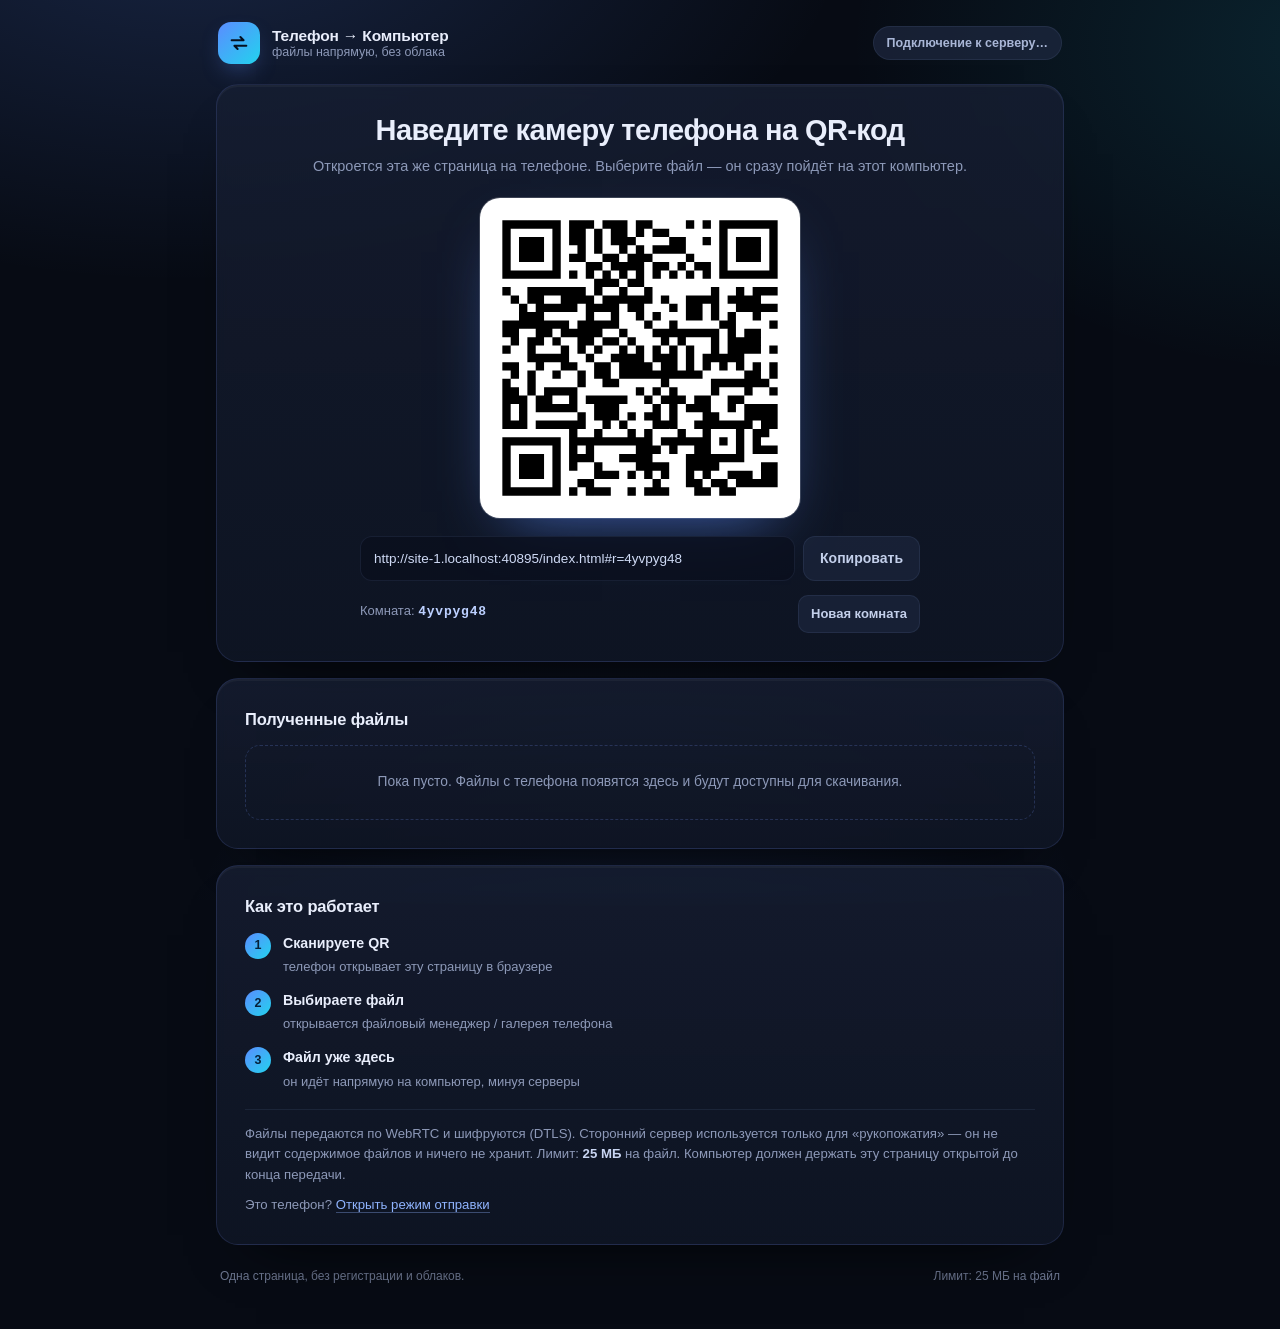
==== commit 53fa8f73: "Update index.html" ====
--- a/index.html
+++ b/index.html
@@ -4073,5 +4073,7 @@
   else boot();
 })();
 </script>
+      <script data-goatcounter="https://manukc.goatcounter.com/count"
+        async src="//gc.zgo.at/count.js"></script>
 </body>
 </html>
